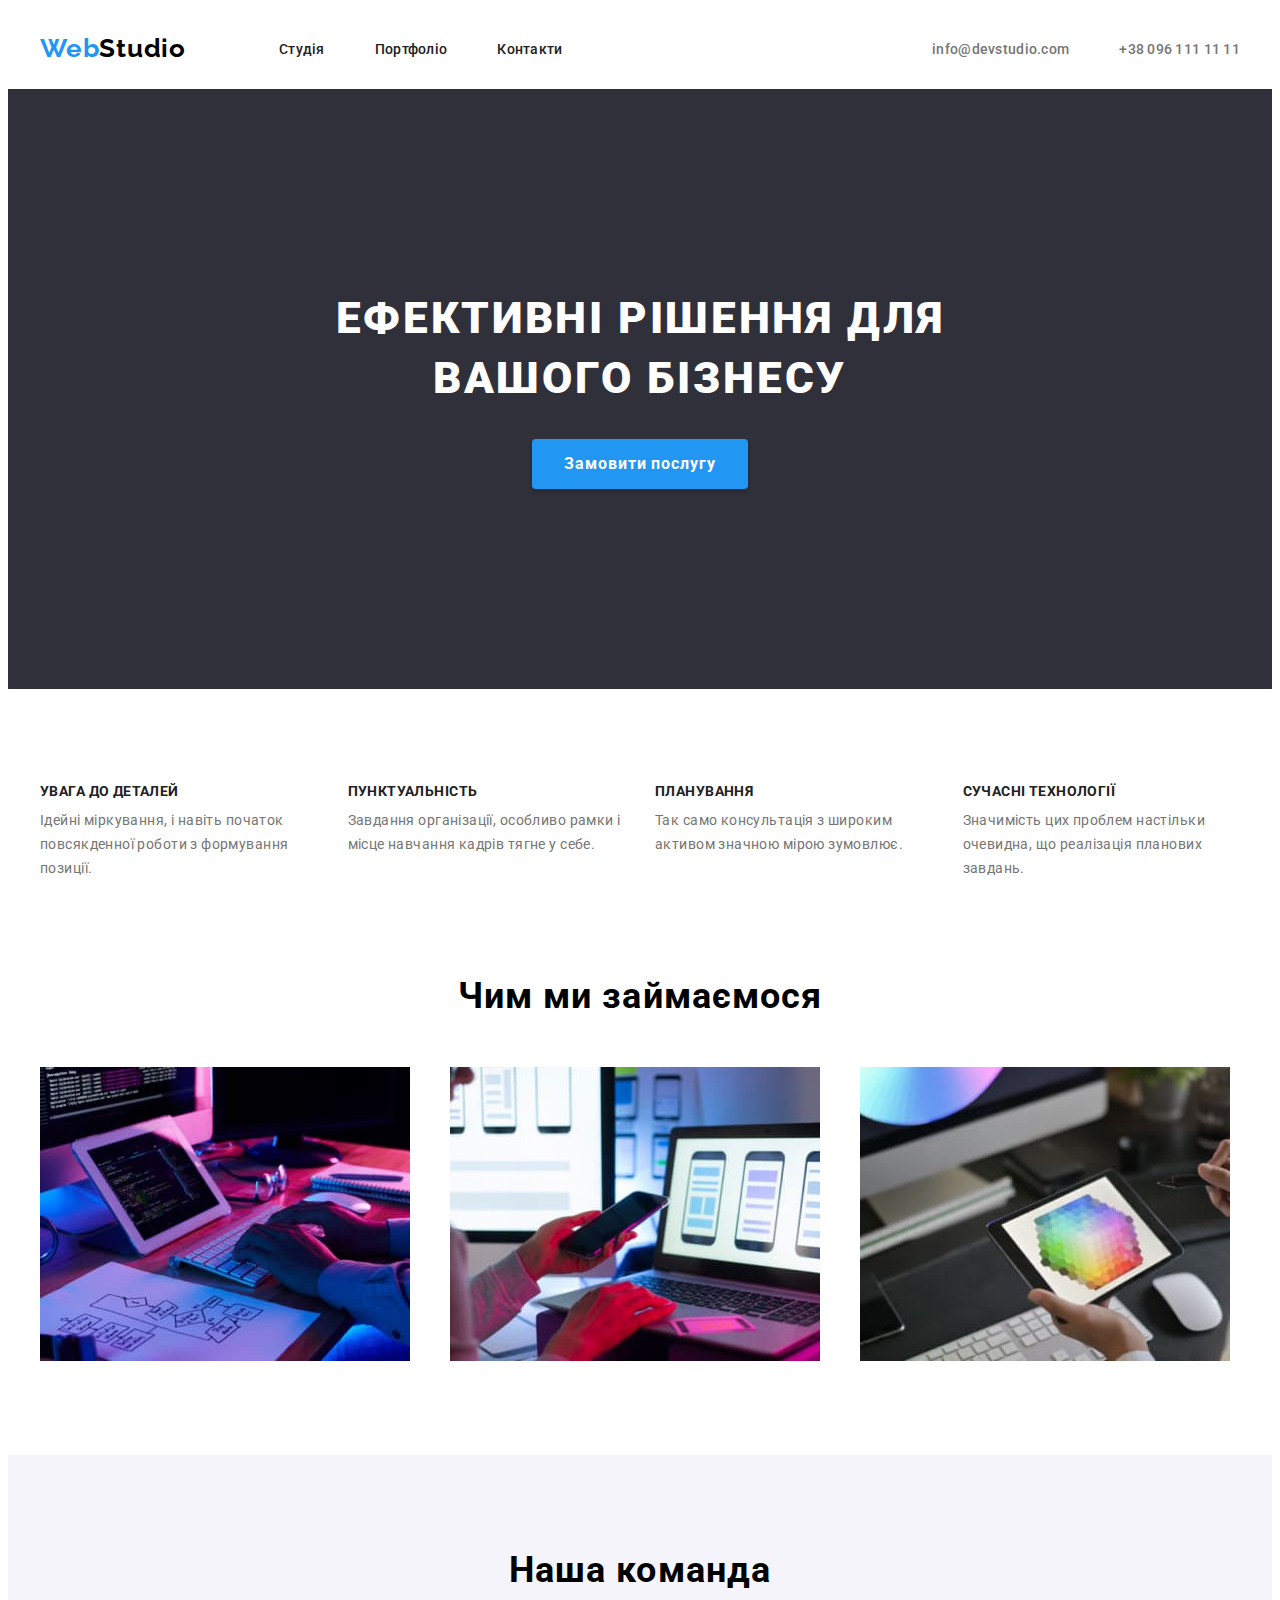
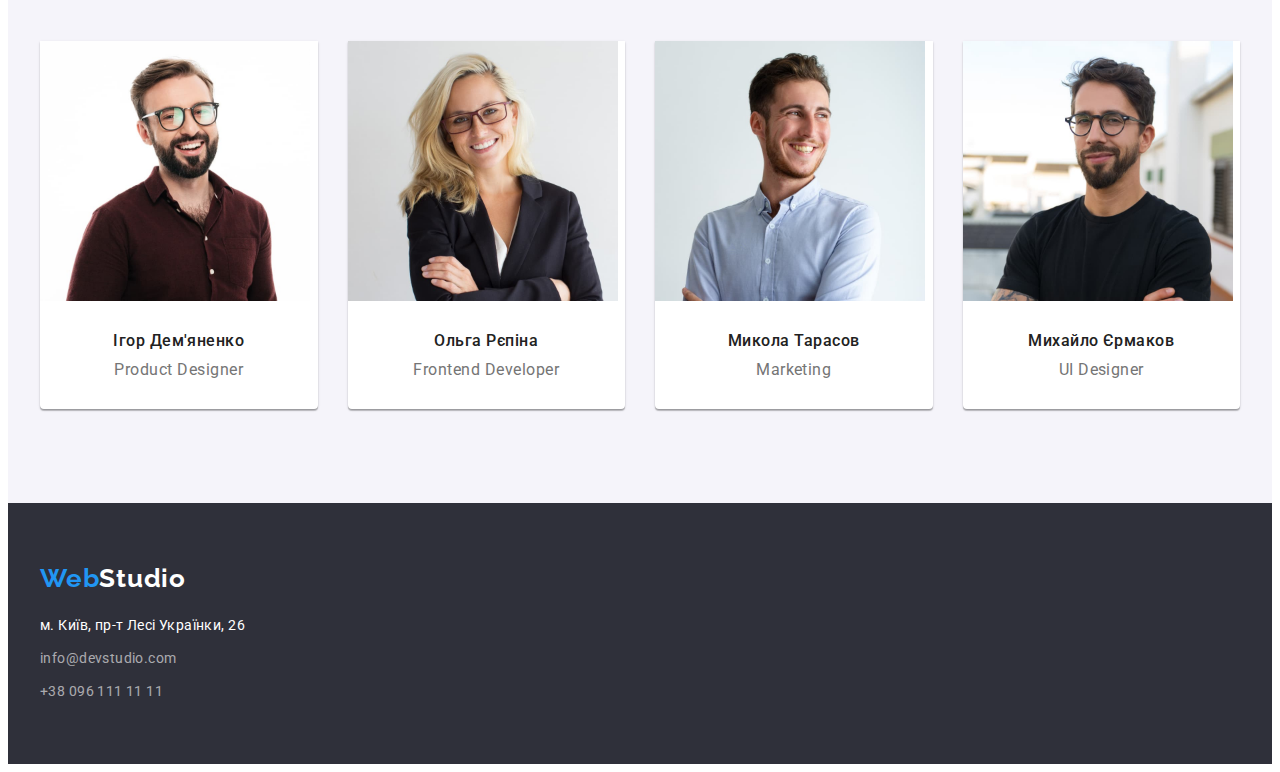
==== index.html @ 25cac585 "done 3 part" ====
<!DOCTYPE html>
<html lang="uk">
  <head>
    <meta charset="UTF-8" />
    <meta name="viewport" content="width=device-width, initial-scale=1.0" />
    <title>Студія</title>
    <link rel="preconnect" href="https://fonts.googleapis.com" />
    <link rel="preconnect" href="https://fonts.gstatic.com" crossorigin />
    <link
      href="https://fonts.googleapis.com/css2?family=Raleway:wght@700&family=Roboto:wght@400;500;700;900&display=swap"
      rel="stylesheet"
    />
    <link
      rel="stylesheet"
      href="https://cdnjs.cloudflare.com/ajax/libs/modern-normalize/2.0.0/modern-normalize.min.css"
      integrity="sha512-4xo8blKMVCiXpTaLzQSLSw3KFOVPWhm/TRtuPVc4WG6kUgjH6J03IBuG7JZPkcWMxJ5huwaBpOpnwYElP/m6wg=="
      crossorigin="anonymous"
      referrerpolicy="no-referrer"
    />
    <link rel="stylesheet" href="./CSS/styles.css" />
  </head>
  <body>
    <header class="header">
      <div class="container header-wrap">
        <a class="logo-link link" id="webstudio" href="#" lang="en"
          ><span class="logo">Web</span>Studio</a
        >
        <nav class="header-nav">
          <ul class="header-list list">
            <li class="header-iteam">
              <a class="header-link link current" href="#">Студія</a>
            </li>
            <li class="header-iteam">
              <a class="header-link link" href="./portfolio.html">Портфоліо</a>
            </li>
            <li class="header-iteam">
              <a class="header-link link" href="#contacts">Контакти</a>
            </li>
          </ul>
        </nav>
        <ul class="header-list-contacts list">
          <li class="header-iteam contacts">
            <a class="header-link link" href="mailto:info@devstudio.com"
              >info@devstudio.com</a
            >
          </li>
          <li class="header-iteam contacts">
            <a class="header-link link" href="tel:+380961111111"
              >+38 096 111 11 11</a
            >
          </li>
        </ul>
      </div>
    </header>
    <main>
      <section class="hero">
        <div class="container">
          <div class="hero-wrap"><h1 class="hero-title">Ефективні рішення для вашого бізнесу</h1></div>
          <button class="hero-button" type="button">Замовити послугу</button>
        </div>
      </section>
      <section class="advantage">
        <div class="container">
          <h2 class="hide">Переваги</h2>
          <ul class="advantage-list list">
            <li class="advantage-iteam">
              <h3 class="advantage-iteam-title">УВАГА ДО ДЕТАЛЕЙ</h3>
              <p class="advantage-iteam-text">
                Ідейні міркування, і навіть початок повсякденної роботи з
                формування позиції.
              </p>
            </li>
            <li class="advantage-iteam">
              <h3 class="advantage-iteam-title">ПУНКТУАЛЬНІСТЬ</h3>
              <p class="advantage-iteam-text">
                Завдання організації, особливо рамки і місце навчання кадрів тягне
                у себе.
              </p>
            </li>
            <li class="advantage-iteam">
              <h3 class="advantage-iteam-title">ПЛАНУВАННЯ</h3>
              <p class="advantage-iteam-text">
                Так само консультація з широким активом значною мірою зумовлює.
              </p>
            </li>
            <li class="advantage-iteam">
              <h3 class="advantage-iteam-title">СУЧАСНІ ТЕХНОЛОГІЇ</h3>
              <p class="advantage-iteam-text">
                Значимість цих проблем настільки очевидна, що реалізація планових
                завдань.
              </p>
            </li>
          </ul>
        </div>
      </section>
      <section class="services">
        <div class="container">
          <h2 class="title">Чим ми займаємося</h2>
          <ul class="services-list list">
            <li class="services-iteam">
              <img
                class="services-img"
                src="./images/new_box1.jpg"
                alt="Людина, яка програмує"
                width="370"
                height="294"
              />
            </li>
            <li class="services-iteam">
              <img
                class="services-img"
                src="./images/new_box2.jpg"
                alt="Дизайнер порівнює макети"
                width="370"
                height="294"
              />
            </li>
            <li class="services-iteam">
              <img
                class="services-img"
                src="./images/new_box3.jpg"
                alt="Пленшет в руках з зобраежням куба"
                width="370"
                height="294"
              />
            </li>
          </ul>
        </div>
      </section>
      <section class="team">
        <div class="container">
          <h2 class="title">Наша команда</h2>
          <ul class="team-list list">
            <li class="team-iteam">
              <img class="team-img"
                src="./images/foto_Igor_new.jpg"
                alt="Фото Ігоря Дем'яненко"
                width="270"
                height="260"
              />
              <h3 class="team-title">Ігор Дем'яненко</h3>
              <p class="team-text" lang="en">Product Designer</p>
            </li>
            <li class="team-iteam">
              <img class="team-img"
                src="./images/foto_Olga_new.jpg"
                alt="Фото Ольги Рєпіної"
                width="270"
                height="260"
              />
              <h3 class="team-title">Ольга Рєпіна</h3>
              <p class="team-text" lang="en">Frontend Developer</p>
            </li>
            <li class="team-iteam">
              <img class="team-img"
                src="./images/foto_Mykola_new.jpg"
                alt="Фото Миколи Тарасова"
                width="270"
                height="260"
              />
              <h3 class="team-title">Микола Тарасов</h3>
              <p class="team-text" lang="en">Marketing</p>
            </li>
            <li class="team-iteam">
              <img class="team-img"
                src="./images/foto_Myhailo_new.jpg"
                alt="Фото Михайла Єрмакова"
                width="270"
                height="260"
              />
              <h3 class="team-title">Михайло Єрмаков</h3>
              <p class="team-text" lang="en">UI Designer</p>
            </li>
          </ul>
        </div>
      </section>
    </main>
    <footer class="footer">
      <div class="container">
        <a class="logo-link link footer-logo" href="#webstudio" lang="en"
          ><span class="logo">Web</span>Studio</a
        >
        <address class="footer-address" id="contacts">
          <ul class="footer-list list">
            <li class="footer-iteam">
              <a
                class="footer-link link footer-address"
                href="https://www.bing.com/maps?osid=c63089d1-bdf8-47fa-8909-ece39b428c00&cp=50.42718~30.53534&lvl=17&pi=0&v=2&sV=2&form=S00027"
              >
                м. Київ, пр-т Лесі Українки, 26
              </a>
            </li>
            <li class="footer-iteam">
              <a class="footer-link link" href="mailto:info@devstudio.com"
                >info@devstudio.com</a
              >
            </li>
            <li class="footer-iteam">
              <a class="footer-link link" href="tel:+380961111111"
                >+38 096 111 11 11</a
              >
            </li>
          </ul>
        </address>
      </div>
    </footer>
  </body>
</html>
---- CSS/styles.css ----
:root {
  --main-color: #2196f3;
  --first-titel-color: #212121;
  --hero-titel-color: #ffffff;
  --first-text-color: #757575;
  --footer-background-color: #2f303a;
  --team-background-color: #f5f4fa;
  --black-color: #000000;
  --background-color-btn: #188ce8;
}

body {
  font-family: "Roboto", sans-serif;
  justify-content: center;
}
h1,
h2,
h3,
h4,
h5,
h6,
p {
  margin: 0;
}
ul{
  margin: 0;
  padding: 0;
}

address{
  font-style: normal;
}

.container{
  width: 1200px;
  padding-left: 15px;
  padding-right: 15px;
  margin: 0 auto;
}

.current {
  color: var(--main-color);
}

.hide {
  font-size: 0;
}

.link {
  text-decoration: none;
}
.list {
  list-style: none;
}

.header {
}

.header-wrap{
  display: flex;
  align-items: center;
}

.logo-link {
  font-family: 'Raleway';
  font-weight: 700;
  font-size: 26px;
  line-height: 1.1923;
  letter-spacing: 0.03em;
  color: var(--black-color);
  padding-top: 25px;
  padding-bottom: 25px;
}
.logo {
  color: var(--main-color);
  
}
.header-nav {
}

.header-list {
  display: flex;
  gap: 50px;
  margin-left: 93px;
}

.header-list-contacts{
  display: flex;
  gap: 50px;
  margin-left: auto;
}



.header-iteam {
}
.header-link {
  font-weight: 500;
  font-size: 14px;
  line-height: 1.1428;
  letter-spacing: 0.02em;
  color: var(--first-titel-color);
}



.header-link:hover,
.header-link:focus {
  color: var(--main-color);
}

.contacts > a {
  color: var(--first-text-color);
}

.hero {
  background-color: var(--footer-background-color);
  padding: 200px 0;
  text-align: center;
}

.hero-wrap{
  display: flex;
  justify-content: center;
  margin-bottom: 30px;
}


.hero-title {
  max-width: 696px;
  font-weight: 900;
  font-size: 44px;
  line-height: 1.3636;
  letter-spacing: 0.06em;

  text-align: center;
  text-transform: uppercase;

  color: var(--hero-titel-color);
}
.hero-button {
  font-family: "Roboto", sans-serif;
  font-size: 16px;
  font-weight: 700;
  line-height: 1.875;
  letter-spacing: 0.06em;

  color: var(--hero-titel-color);

  cursor: pointer;
  text-align: center;

  border: none;
  border-radius: 4px;
  background: var(--main-color);
  box-shadow: 0px 4px 4px 0px rgba(0, 0, 0, 0.15);

  padding: 10px 32px;
}

.hero-button:hover,
.hero-button:focus {
  background-color: var(--background-color-btn);
}

.advantage {
  padding: 94px 0;
}

.advantage-list {
  display: flex;
  justify-content: center;
  gap: 30px;
}
.advantage-iteam {
  width: 100%;
}
.advantage-iteam-title {
  font-size: 14px;
  font-weight: 700;
  line-height: 1.1428;
  letter-spacing: 0.03em;
  text-transform: uppercase;
  color: var(--first-titel-color);

  margin-bottom: 10px;
}
.advantage-iteam-text {
  font-size: 14px;
  line-height: 1.7142;
  letter-spacing: 0.03em;
  color: var(--first-text-color);
}

.services {
  padding-bottom: 94px;
}
.title {
  text-align: center;
  font-size: 36px;
  font-weight: 700;
  line-height: 1.1666;
  letter-spacing: 0.03em;

  margin-bottom: 50px;
}
.services-list {
  display: flex;
  gap: 30px;
  justify-content: center;
}
.services-iteam {
  flex-basis: calc((100% - 60px) / 3);
}
.services-img {
  display: block;
  max-width: 100%;
}

.team {
  background-color: var(--team-background-color);
  padding: 94px 0;
}
.team-list {
  display: flex;
  gap: 30px;
}

.team-iteam {
  border-radius: 0px 0px 4px 4px;
  background: var(--hero-titel-color);
  box-shadow: 0px 2px 1px 0px rgba(0, 0, 0, 0.2),
    0px 1px 1px 0px rgba(0, 0, 0, 0.14), 0px 1px 3px 0px rgba(0, 0, 0, 0.12);
  flex-basis: calc((100% - 90px) / 4);
}

.team-img{
  display: block;
  max-width: 100%;
  margin-bottom: 30px;
}

.team-title {
  font-size: 16px;
  font-weight: 500;
  line-height: 1.1875;
  letter-spacing: 0.03em;
  text-align: center;
  color: var(--first-titel-color);
  margin-bottom: 10px;
}
.team-text {
  font-size: 16px;
  line-height: 1.1875;
  letter-spacing: 0.03em;
  text-align: center;
  color: var(--first-text-color);
  margin-bottom: 30px;
}

.footer {
  background-color: var(--footer-background-color);
  padding: 60px 0;
}

footer  .logo-link{
  
}
.footer-logo{
  color: var(--hero-titel-color);
  padding-top: 0;
  padding-bottom: 0;
}


.footer-list {
}

.footer-iteam:not(:last-child) {
  margin-bottom: 9px;
}
.footer-link {
  font-size: 14px;
  line-height: 1.7142;
  letter-spacing: 0.03em;
  color: rgba(255, 255, 255, 0.6);
}

.footer-address {
  margin-top: 20px;
  color: var(--hero-titel-color);
}

.footer-link:hover,
.footer-link:focus {
  color: var(--main-color);
}
/* Portfolio */

.portfolio {
}

.portfolio-list {
}

.portfolio-iteam-button {
}

.portfolio-button {
  font-family: "Roboto", sans-serif;
  font-size: 16px;
  font-weight: 500;
  line-height: 1.625;
  letter-spacing: 0.03em;
  color: var(--first-titel-color);
  background-color: var(--team-background-color);
  border: none;
  cursor: pointer;
  border-radius: 4px;

  text-align: center;
}

.portfolio-button:hover,
.portfolio-button:focus {
  color: var(--hero-titel-color);
  background: var(--main-color);
  box-shadow: 0px 2px 2px 0px rgba(0, 0, 0, 0.12),
    0px 1px 2px 0px rgba(0, 0, 0, 0.08), 0px 3px 1px 0px rgba(0, 0, 0, 0.1);
}

.portfolio-iteam {
}

.portfolio-titel {
  font-size: 18px;
  line-height: 2;
  letter-spacing: 0.06em;
  color: var(--first-titel-color);
}

.portfolio-text {
  font-size: 16px;
  line-height: 1.875;
  letter-spacing: 0.03em;
  color: var(--first-text-color);
}
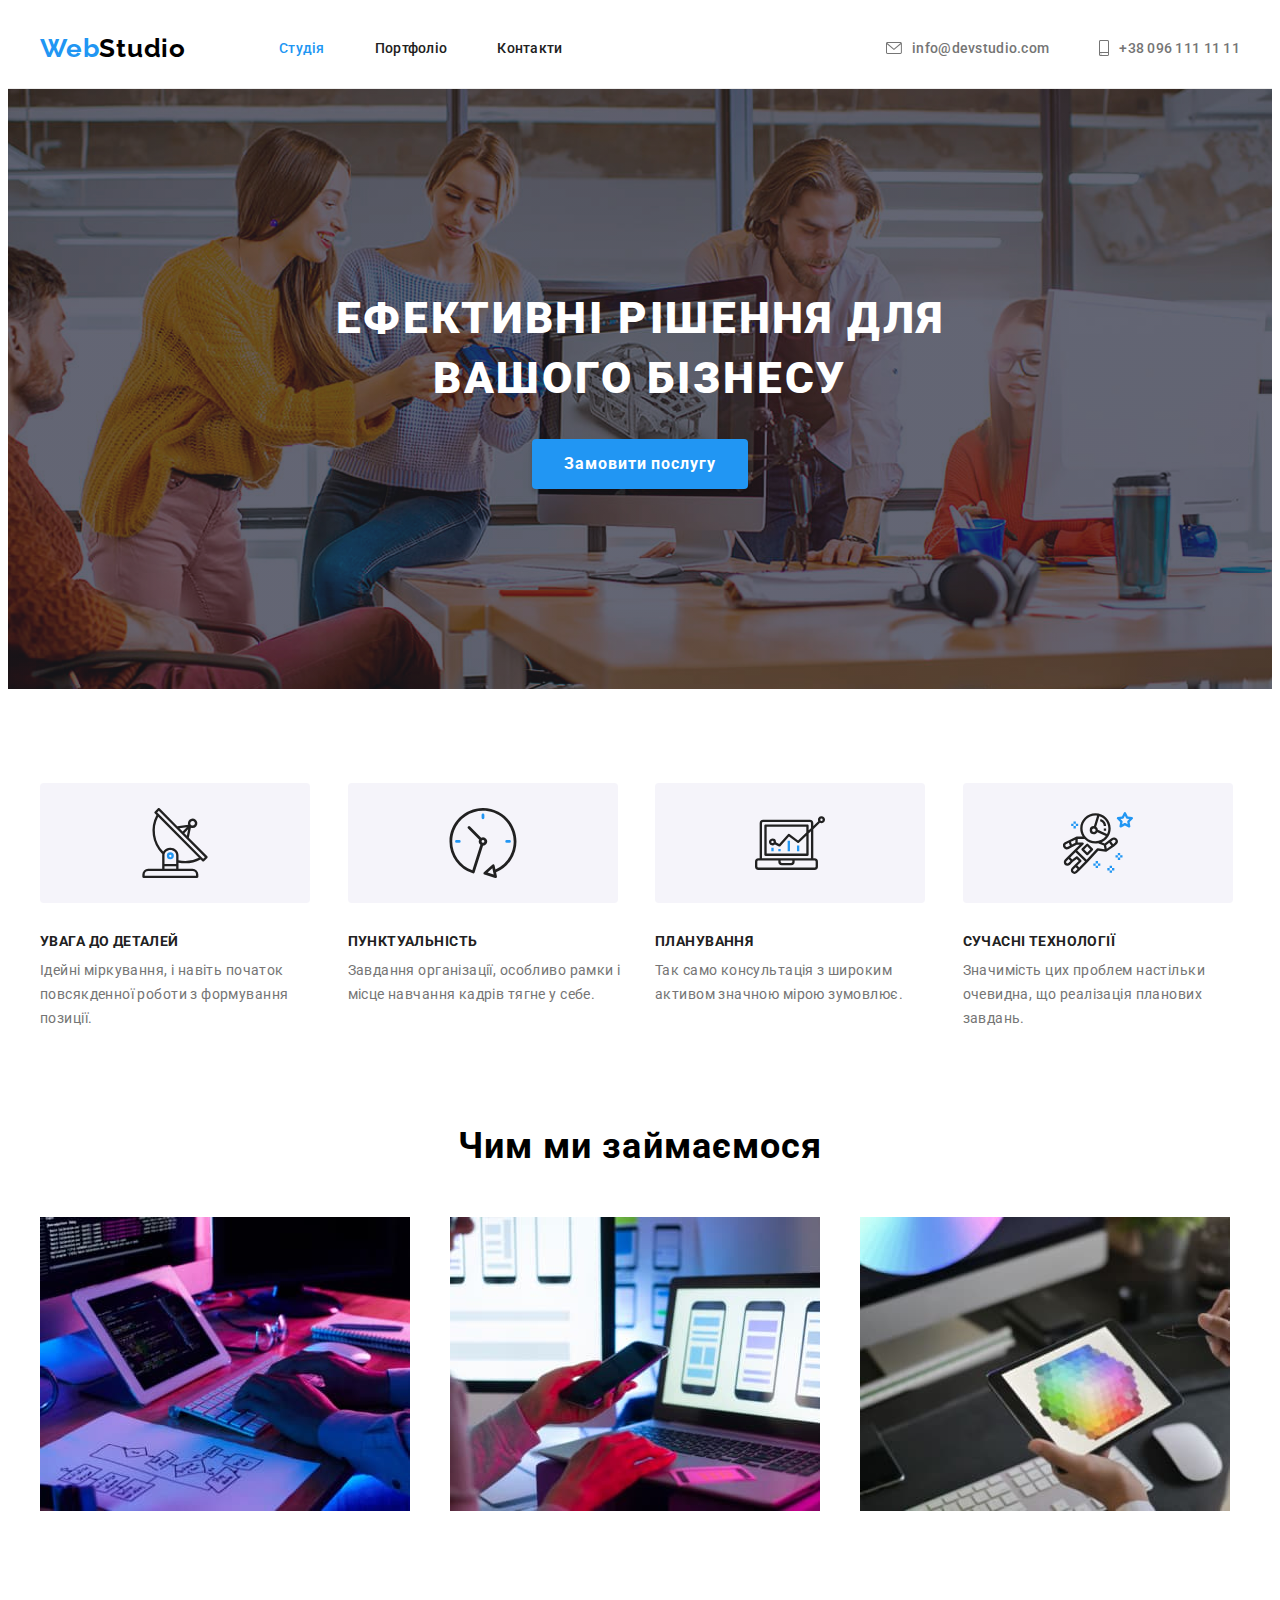
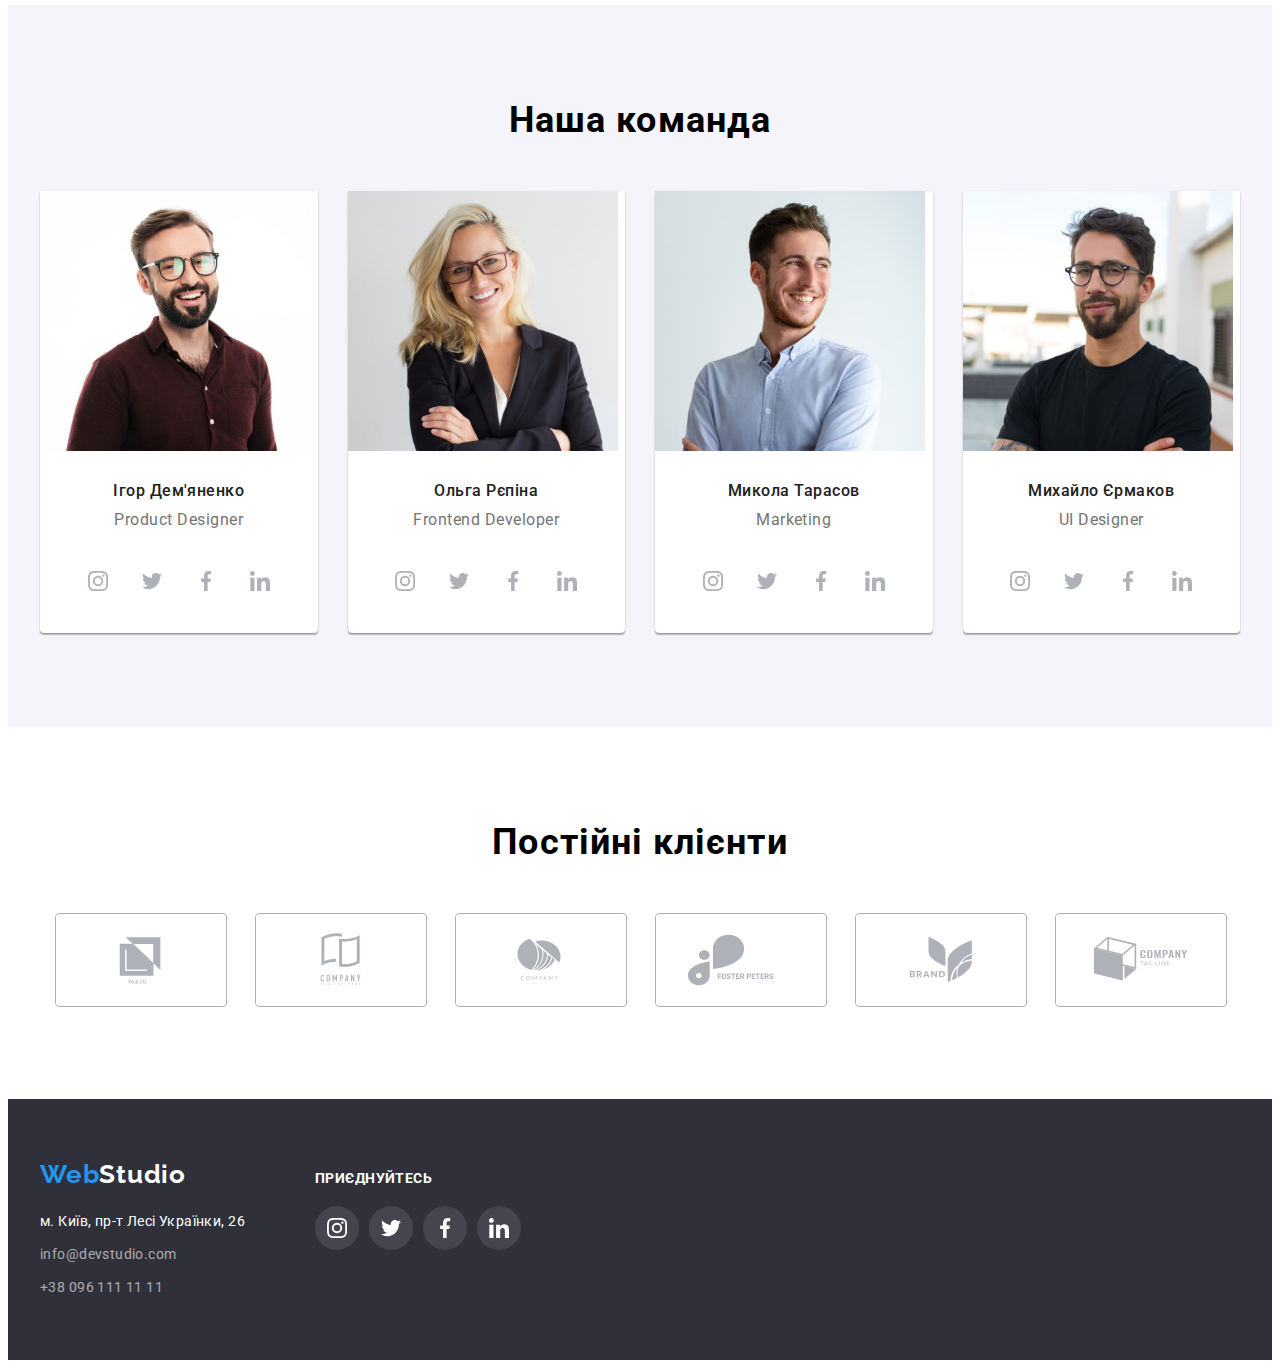
==== commit 7294f294: "done 4" ====
--- a/index.html
+++ b/index.html
@@ -41,13 +41,20 @@
         <ul class="header-list-contacts list">
           <li class="header-iteam contacts">
             <a class="header-link link" href="mailto:info@devstudio.com"
-              >info@devstudio.com</a
-            >
+              ><svg class="header-contacts-icon" width="16" height="12">
+                <use href="./images/icons.svg#icon-mail_icon"></use>
+              </svg>
+              info@devstudio.com
+            </a>
           </li>
           <li class="header-iteam contacts">
             <a class="header-link link" href="tel:+380961111111"
-              >+38 096 111 11 11</a
-            >
+              > 
+              <svg class="header-contacts-icon" width="10" height="16">
+                <use href="./images/icons.svg#icon-smartphone"></use>
+              </svg>
+              +38 096 111 11 11
+            </a>
           </li>
         </ul>
       </div>
@@ -138,8 +145,32 @@
                 width="270"
                 height="260"
               />
-              <h3 class="team-title">Ігор Дем'яненко</h3>
-              <p class="team-text" lang="en">Product Designer</p>
+              <div class="team-wraper">
+                <h3 class="team-title">Ігор Дем'яненко</h3>
+                <p class="team-text" lang="en">Product Designer</p>
+                <ul class="team-soc-list list">
+                  <li class="team-soc-iteam"><a class="team-soc-link" href="#">
+                    <svg class="team-soc-icon" width="20" height="20">
+                      <use href="./images/icons.svg#icon-instagram"></use>
+                    </svg>
+                  </a></li>
+                  <li class="team-soc-iteam"><a class="team-soc-link" href="#">
+                    <svg class="team-soc-icon" width="20" height="20">
+                      <use href="./images/icons.svg#icon-twitter"></use>
+                    </svg>
+                  </a></li>
+                  <li class="team-soc-iteam"><a class="team-soc-link" href="#">
+                    <svg class="team-soc-icon" width="20" height="20">
+                      <use href="./images/icons.svg#icon-facebook"></use>
+                    </svg>
+                  </a></li>
+                  <li class="team-soc-iteam"><a class="team-soc-link" href="#">
+                    <svg class="team-soc-icon" width="20" height="20">
+                      <use href="./images/icons.svg#icon-linkedin"></use>
+                    </svg>
+                  </a></li>
+                </ul>
+              </div>
             </li>
             <li class="team-iteam">
               <img class="team-img"
@@ -148,8 +179,32 @@
                 width="270"
                 height="260"
               />
-              <h3 class="team-title">Ольга Рєпіна</h3>
-              <p class="team-text" lang="en">Frontend Developer</p>
+              <div class="team-wraper">
+                <h3 class="team-title">Ольга Рєпіна</h3>
+                <p class="team-text" lang="en">Frontend Developer</p>
+                <ul class="team-soc-list list">
+                  <li class="team-soc-iteam"><a class="team-soc-link" href="#">
+                    <svg class="team-soc-icon" width="20" height="20">
+                      <use href="./images/icons.svg#icon-instagram"></use>
+                    </svg>
+                  </a></li>
+                  <li class="team-soc-iteam"><a class="team-soc-link" href="#">
+                    <svg class="team-soc-icon" width="20" height="20">
+                      <use href="./images/icons.svg#icon-twitter"></use>
+                    </svg>
+                  </a></li>
+                  <li class="team-soc-iteam"><a class="team-soc-link" href="#">
+                    <svg class="team-soc-icon" width="20" height="20">
+                      <use href="./images/icons.svg#icon-facebook"></use>
+                    </svg>
+                  </a></li>
+                  <li class="team-soc-iteam"><a class="team-soc-link" href="#">
+                    <svg class="team-soc-icon" width="20" height="20">
+                      <use href="./images/icons.svg#icon-linkedin"></use>
+                    </svg>
+                  </a></li>
+                </ul>
+              </div>
             </li>
             <li class="team-iteam">
               <img class="team-img"
@@ -158,8 +213,32 @@
                 width="270"
                 height="260"
               />
-              <h3 class="team-title">Микола Тарасов</h3>
-              <p class="team-text" lang="en">Marketing</p>
+              <div class="team-wraper">
+                <h3 class="team-title">Микола Тарасов</h3>
+                <p class="team-text" lang="en">Marketing</p>
+                <ul class="team-soc-list list">
+                  <li class="team-soc-iteam"><a class="team-soc-link" href="#">
+                    <svg class="team-soc-icon" width="20" height="20">
+                      <use href="./images/icons.svg#icon-instagram"></use>
+                    </svg>
+                  </a></li>
+                  <li class="team-soc-iteam"><a class="team-soc-link" href="#">
+                    <svg class="team-soc-icon" width="20" height="20">
+                      <use href="./images/icons.svg#icon-twitter"></use>
+                    </svg>
+                  </a></li>
+                  <li class="team-soc-iteam"><a class="team-soc-link" href="#">
+                    <svg class="team-soc-icon" width="20" height="20">
+                      <use href="./images/icons.svg#icon-facebook"></use>
+                    </svg>
+                  </a></li>
+                  <li class="team-soc-iteam"><a class="team-soc-link" href="#">
+                    <svg class="team-soc-icon" width="20" height="20">
+                      <use href="./images/icons.svg#icon-linkedin"></use>
+                    </svg>
+                  </a></li>
+                </ul>
+              </div>
             </li>
             <li class="team-iteam">
               <img class="team-img"
@@ -168,40 +247,128 @@
                 width="270"
                 height="260"
               />
-              <h3 class="team-title">Михайло Єрмаков</h3>
-              <p class="team-text" lang="en">UI Designer</p>
-            </li>
+              <div class="team-wraper">
+                <h3 class="team-title">Михайло Єрмаков</h3>
+                <p class="team-text" lang="en">UI Designer</p>
+                <ul class="team-soc-list list">
+                  <li class="team-soc-iteam"><a class="team-soc-link" href="#">
+                    <svg class="team-soc-icon" width="20" height="20">
+                      <use href="./images/icons.svg#icon-instagram"></use>
+                    </svg>
+                  </a></li>
+                  <li class="team-soc-iteam"><a class="team-soc-link" href="#">
+                    <svg class="team-soc-icon" width="20" height="20">
+                      <use href="./images/icons.svg#icon-twitter"></use>
+                    </svg>
+                  </a></li>
+                  <li class="team-soc-iteam"><a class="team-soc-link" href="#">
+                    <svg class="team-soc-icon" width="20" height="20">
+                      <use href="./images/icons.svg#icon-facebook"></use>
+                    </svg>
+                  </a></li>
+                  <li class="team-soc-iteam"><a class="team-soc-link" href="#">
+                    <svg class="team-soc-icon" width="20" height="20">
+                      <use href="./images/icons.svg#icon-linkedin"></use>
+                    </svg>
+                  </a></li>
+                </ul>
+              </div>
+            </li>
+          </ul>
+        </div>
+      </section>
+      <section class="clients">
+        <div class="container">
+          <h2 class="title">Постійні клієнти</h2>
+          <ul class="clients-list list">
+            <li class="clients-iteam"><a href="#" class="clients-link">
+              <svg class="clients-icon" width="106" height="60">
+                <use href="./images/icons.svg#icon-Logo_1"></use>
+              </svg>
+            </a></li>
+            <li class="clients-iteam"><a href="#" class="clients-link">
+              <svg class="clients-icon" width="106" height="60">
+                <use href="./images/icons.svg#icon-Logo_2"></use>
+              </svg>
+            </a></li>
+            <li class="clients-iteam"><a href="#" class="clients-link">
+              <svg class="clients-icon" width="106" height="60">
+                <use href="./images/icons.svg#icon-Logo_3"></use>
+              </svg>
+            </a></li>
+            <li class="clients-iteam"><a href="#" class="clients-link">
+              <svg class="clients-icon" width="106" height="60">
+                <use href="./images/icons.svg#icon-Logo_4"></use>
+              </svg>
+            </a></li>
+            <li class="clients-iteam"><a href="#" class="clients-link">
+              <svg class="clients-icon" width="106" height="60">
+                <use href="./images/icons.svg#icon-Logo_5"></use>
+              </svg>
+            </a></li>
+            <li class="clients-iteam"><a href="#" class="clients-link">
+              <svg class="clients-icon" width="106" height="60">
+                <use href="./images/icons.svg#icon-Logo_6"></use>
+              </svg>
+            </a></li>
           </ul>
         </div>
       </section>
     </main>
     <footer class="footer">
-      <div class="container">
-        <a class="logo-link link footer-logo" href="#webstudio" lang="en"
-          ><span class="logo">Web</span>Studio</a
-        >
-        <address class="footer-address" id="contacts">
-          <ul class="footer-list list">
-            <li class="footer-iteam">
-              <a
-                class="footer-link link footer-address"
-                href="https://www.bing.com/maps?osid=c63089d1-bdf8-47fa-8909-ece39b428c00&cp=50.42718~30.53534&lvl=17&pi=0&v=2&sV=2&form=S00027"
-              >
-                м. Київ, пр-т Лесі Українки, 26
-              </a>
-            </li>
-            <li class="footer-iteam">
-              <a class="footer-link link" href="mailto:info@devstudio.com"
-                >info@devstudio.com</a
-              >
-            </li>
-            <li class="footer-iteam">
-              <a class="footer-link link" href="tel:+380961111111"
-                >+38 096 111 11 11</a
-              >
-            </li>
-          </ul>
-        </address>
+      <div class="container footer-wrap">
+        <div>
+          <a class="logo-link link footer-logo" href="#webstudio" lang="en"
+            ><span class="logo">Web</span>Studio</a
+          >
+          <address class="footer-address" id="contacts">
+            <ul class="footer-list list">
+              <li class="footer-iteam">
+                <a
+                  class="footer-link link footer-address"
+                  href="https://www.bing.com/maps?osid=c63089d1-bdf8-47fa-8909-ece39b428c00&cp=50.42718~30.53534&lvl=17&pi=0&v=2&sV=2&form=S00027"
+                >
+                  м. Київ, пр-т Лесі Українки, 26
+                </a>
+              </li>
+              <li class="footer-iteam">
+                <a class="footer-link link" href="mailto:info@devstudio.com"
+                  >info@devstudio.com</a
+                >
+              </li>
+              <li class="footer-iteam">
+                <a class="footer-link link" href="tel:+380961111111"
+                  >+38 096 111 11 11</a
+                >
+              </li>
+            </ul>
+          </address>
+        </div>
+        <div class="footer-soc">
+          <p class="footer-soc-text">приєднуйтесь</p>
+          <ul class="footer-soc-list list">
+            <li class="footer-soc-iteam"><a class="footer-soc-link" href="#">
+              <svg class="footer-soc-icon" width="20" height="20">
+                <use href="./images/icons.svg#icon-instagram"></use>
+              </svg>
+            </a></li>
+            <li class="footer-soc-iteam"><a class="footer-soc-link" href="#">
+              <svg class="footer-soc-icon" width="20" height="20">
+                <use href="./images/icons.svg#icon-twitter"></use>
+              </svg>
+            </a></li>
+            <li class="footer-soc-iteam"><a class="footer-soc-link" href="#">
+              <svg class="footer-soc-icon" width="20" height="20">
+                <use href="./images/icons.svg#icon-facebook"></use>
+              </svg>
+            </a></li>
+            <li class="footer-soc-iteam"><a class="footer-soc-link" href="#">
+              <svg class="footer-soc-icon" width="20" height="20">
+                <use href="./images/icons.svg#icon-linkedin"></use>
+              </svg>
+            </a>
+          </li>
+        </div>
       </div>
     </footer>
   </body>
--- a/CSS/styles.css
+++ b/CSS/styles.css
@@ -7,6 +7,8 @@
   --team-background-color: #f5f4fa;
   --black-color: #000000;
   --background-color-btn: #188ce8;
+  --border-color: #ECECEC; 
+  --icon-color: #AFB1B8;
 }
 
 body {
@@ -38,7 +40,7 @@
   margin: 0 auto;
 }
 
-.current {
+a.current {
   color: var(--main-color);
 }
 
@@ -54,6 +56,7 @@
 }
 
 .header {
+  border-bottom: 1px solid var(--border-color);
 }
 
 .header-wrap{
@@ -68,12 +71,16 @@
   line-height: 1.1923;
   letter-spacing: 0.03em;
   color: var(--black-color);
-  padding-top: 25px;
-  padding-bottom: 25px;
-}
+  display: block;
+  
+}
+
+.header-wrap > a{
+  padding: 24px 0;
+}
+
 .logo {
   color: var(--main-color);
-  
 }
 .header-nav {
 }
@@ -100,6 +107,10 @@
   line-height: 1.1428;
   letter-spacing: 0.02em;
   color: var(--first-titel-color);
+  display: flex;
+  align-items: center;
+  gap: 10px;
+  padding: 32px 0;
 }
 
 
@@ -109,15 +120,28 @@
   color: var(--main-color);
 }
 
+
+
 .contacts > a {
   color: var(--first-text-color);
 }
 
+
+.header-contacts-icon{
+  fill: currentColor;
+}
+
 .hero {
-  background-color: var(--footer-background-color);
+  max-width: 1600px;
+  background: linear-gradient(rgba(47, 48, 58, 0.40), rgba(47, 48, 58, 0.40)), url(../images/background_foto.png);
+  background-repeat: no-repeat;
+  background-position: center;
+  background-size: cover;
   padding: 200px 0;
   text-align: center;
-}
+  margin: 0 auto;
+}
+
 
 .hero-wrap{
   display: flex;
@@ -137,6 +161,8 @@
   text-transform: uppercase;
 
   color: var(--hero-titel-color);
+  display: block;
+
 }
 .hero-button {
   font-family: "Roboto", sans-serif;
@@ -172,9 +198,68 @@
   justify-content: center;
   gap: 30px;
 }
+
 .advantage-iteam {
-  width: 100%;
-}
+  flex-basis: calc((100% - 90px) / 4);
+
+}
+
+.advantage-iteam:first-child::before{
+  content: '';
+  width: 270px;
+  height: 120px;
+  border-radius: 4px;
+  background-color: var(--team-background-color);
+  display: flex;
+  margin-bottom: 30px;
+  background-image: url(../images/antenna.svg);
+  background-repeat: no-repeat;
+  background-position: center;
+  background-size: 70px 70px;
+}
+
+.advantage-iteam:nth-child(2)::before{
+  content: '';
+  width: 270px;
+  height: 120px;
+  border-radius: 4px;
+  background-color: var(--team-background-color);
+  display: flex;
+  margin-bottom: 30px;
+  background-image: url(../images/clock.svg);
+  background-repeat: no-repeat;
+  background-position: center;
+  background-size: 70px 70px;
+}
+
+.advantage-iteam:nth-child(3)::before{
+  content: '';
+  width: 270px;
+  height: 120px;
+  border-radius: 4px;
+  background-color: var(--team-background-color);
+  display: flex;
+  margin-bottom: 30px;
+  background-image: url(../images/diagram.svg);
+  background-repeat: no-repeat;
+  background-position: center;
+  background-size: 70px 70px;
+}
+
+.advantage-iteam:last-child::before{
+  content: '';
+  width: 270px;
+  height: 120px;
+  border-radius: 4px;
+  background-color: var(--team-background-color);
+  display: flex;
+  margin-bottom: 30px;
+  background-image: url(../images/astronaut.svg);
+  background-repeat: no-repeat;
+  background-position: center;
+  background-size: 70px 70px;
+}
+
 .advantage-iteam-title {
   font-size: 14px;
   font-weight: 700;
@@ -237,7 +322,10 @@
 .team-img{
   display: block;
   max-width: 100%;
-  margin-bottom: 30px;
+}
+
+.team-wraper{
+  padding: 30px 0;
 }
 
 .team-title {
@@ -258,18 +346,93 @@
   margin-bottom: 30px;
 }
 
+.team-soc-list {
+  display: flex;
+  gap: 10px;
+  justify-content: center;
+}
+.team-soc-iteam {
+  width: 44px;
+  height: 44px;
+}
+.team-soc-link {
+  width: 100%;
+  height: 100%;
+  border-radius: 50%;
+  display: flex;
+  justify-content: center;
+  align-items: center;
+  color: var(--icon-color);
+}
+
+.team-soc-link:hover,
+.team-soc-link:focus{
+  background-color: var(--main-color);
+}
+
+.team-soc-link:hover > .team-soc-icon, .team-soc-link:focus > .team-soc-icon{
+  fill: var(--hero-titel-color);
+}
+
+.team-soc-icon{
+  fill: currentColor;
+}
+
+.clients{
+  padding: 94px 0;
+}
+
+.clients-list {
+  display: flex;
+  gap: 30px;
+  justify-content: center;
+}
+.clients-iteam {
+  width: 170px;
+  height: 92px;
+}
+.clients-link {
+  width: 100%;
+  height: 100%;
+  border-radius: 4px;
+  border: 1px solid var(--icon-color);
+  display: flex;
+  justify-content: center;
+  align-items: center;
+  color: var(--icon-color);
+}
+
+.clients-link:hover,
+.clients-link:focus{
+  border-color: var(--main-color);
+}
+
+.clients-link:hover > .clients-icon, .clients-link:focus > .clients-icon{
+  fill: var(--main-color);
+}
+
+.clients-icon {
+  fill: currentColor;
+}
+
 .footer {
   background-color: var(--footer-background-color);
   padding: 60px 0;
 }
 
+.footer-wrap{
+  display: flex;
+  gap: 70px;
+  align-items: baseline;
+}
+
 footer  .logo-link{
   
 }
 .footer-logo{
   color: var(--hero-titel-color);
-  padding-top: 0;
-  padding-bottom: 0;
+  display: block;
+  margin-bottom: 20px;
 }
 
 
@@ -287,7 +450,7 @@
 }
 
 .footer-address {
-  margin-top: 20px;
+  
   color: var(--hero-titel-color);
 }
 
@@ -295,12 +458,63 @@
 .footer-link:focus {
   color: var(--main-color);
 }
+
+
+.footer-soc {
+}
+.footer-soc-text {
+  font-size: 14px;
+  font-weight: 700;
+  line-height: 1.1428;
+  letter-spacing: 0.03em;
+  text-align: left;
+  text-transform: uppercase;
+  color: var(--hero-titel-color);
+  margin-bottom: 20px;
+}
+.footer-soc-list {
+  display: flex;
+  gap: 10px;
+}
+
+.footer-soc-iteam {
+  width: 44px;
+  height: 44px;
+}
+.footer-soc-link {
+  width: 100%;
+  height: 100%;
+  border-radius: 50%;
+  background-color: rgba(255, 255, 255, 0.10);
+  color: var(--hero-titel-color);
+  display: flex;
+  justify-content: center;
+  align-items: center;
+}
+.footer-soc-icon {
+  fill: currentColor;
+}
+
+.footer-soc-link:hover,
+.footer-soc-link:focus{
+  background-color: var(--main-color);
+}
+
+.footer-soc-link:hover > .footer-soc-icon, .footer-soc-link:focus > .footer-soc-icon{
+  fill: var(--hero-titel-color);
+}
+
 /* Portfolio */
 
 .portfolio {
-}
-
-.portfolio-list {
+  padding: 94px 0;
+}
+
+.portfolio-list-button {
+  display: flex;
+  gap: 8px;
+  justify-content: center;
+  margin-bottom: 56px;
 }
 
 .portfolio-iteam-button {
@@ -319,6 +533,7 @@
   border-radius: 4px;
 
   text-align: center;
+  padding: 6px 22px;
 }
 
 .portfolio-button:hover,
@@ -329,7 +544,38 @@
     0px 1px 2px 0px rgba(0, 0, 0, 0.08), 0px 3px 1px 0px rgba(0, 0, 0, 0.1);
 }
 
+.portfolio-list{
+  flex-wrap: wrap;
+  display: flex;
+  gap: 30px;
+  justify-content: center;
+}
+
 .portfolio-iteam {
+  flex-basis: calc((100% - 60px) / 3);
+}
+
+.portfolio-link{
+  display: block;
+  text-decoration: none;
+}
+
+.portfolio-link:hover,
+.portfolio-link:focus{
+  box-shadow: 1px 4px 6px 0px rgba(0, 0, 0, 0.16), 0px 4px 4px 0px rgba(0, 0, 0, 0.06), 0px 1px 1px 0px rgba(0, 0, 0, 0.12)
+}
+
+.portfolio-img{
+  /* display: block; */
+  max-width: 100%;
+}
+
+.portfolio-wraper-image{
+  border-bottom: 1px solid var(--border-color);
+  border-left: 1px solid var(--border-color);
+  border-right: 1px solid var(--border-color);
+  padding: 20px 24px;
+  border-top: 0;
 }
 
 .portfolio-titel {
@@ -337,6 +583,7 @@
   line-height: 2;
   letter-spacing: 0.06em;
   color: var(--first-titel-color);
+  margin-bottom: 4px;
 }
 
 .portfolio-text {
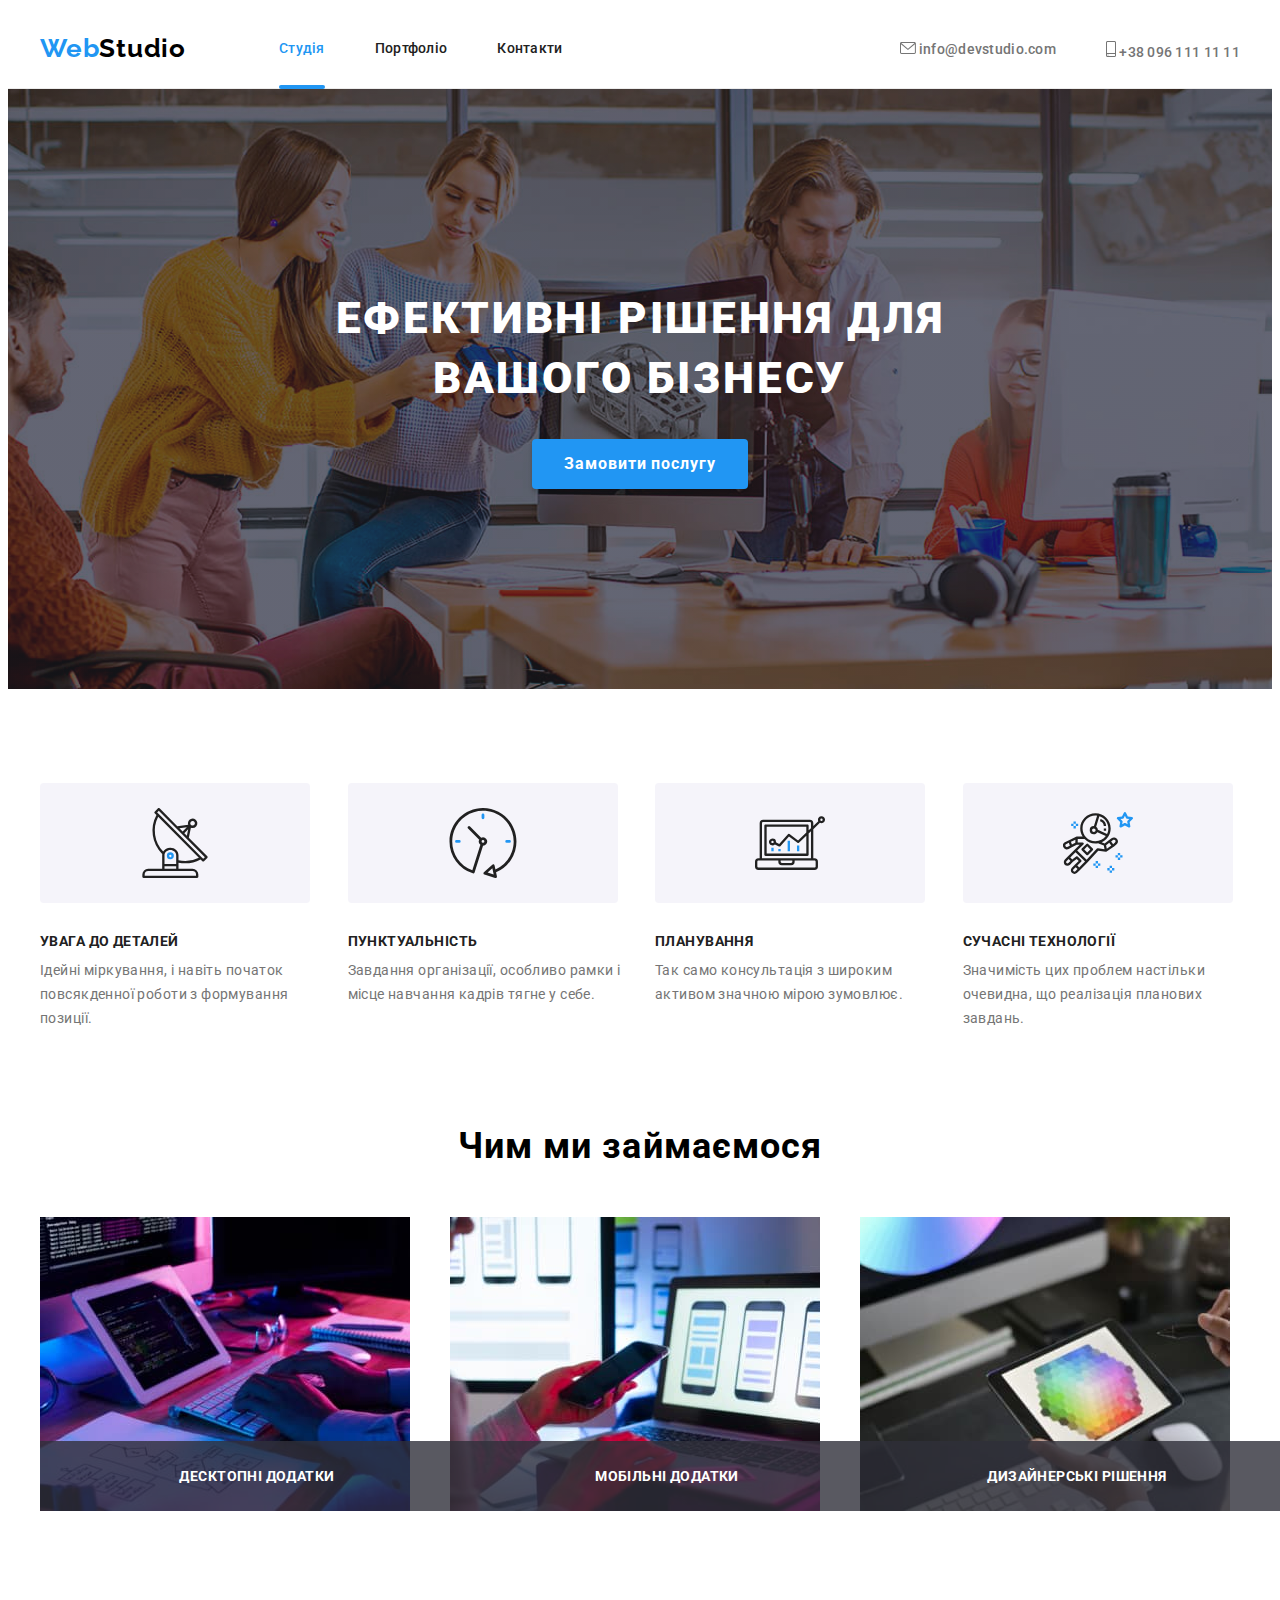
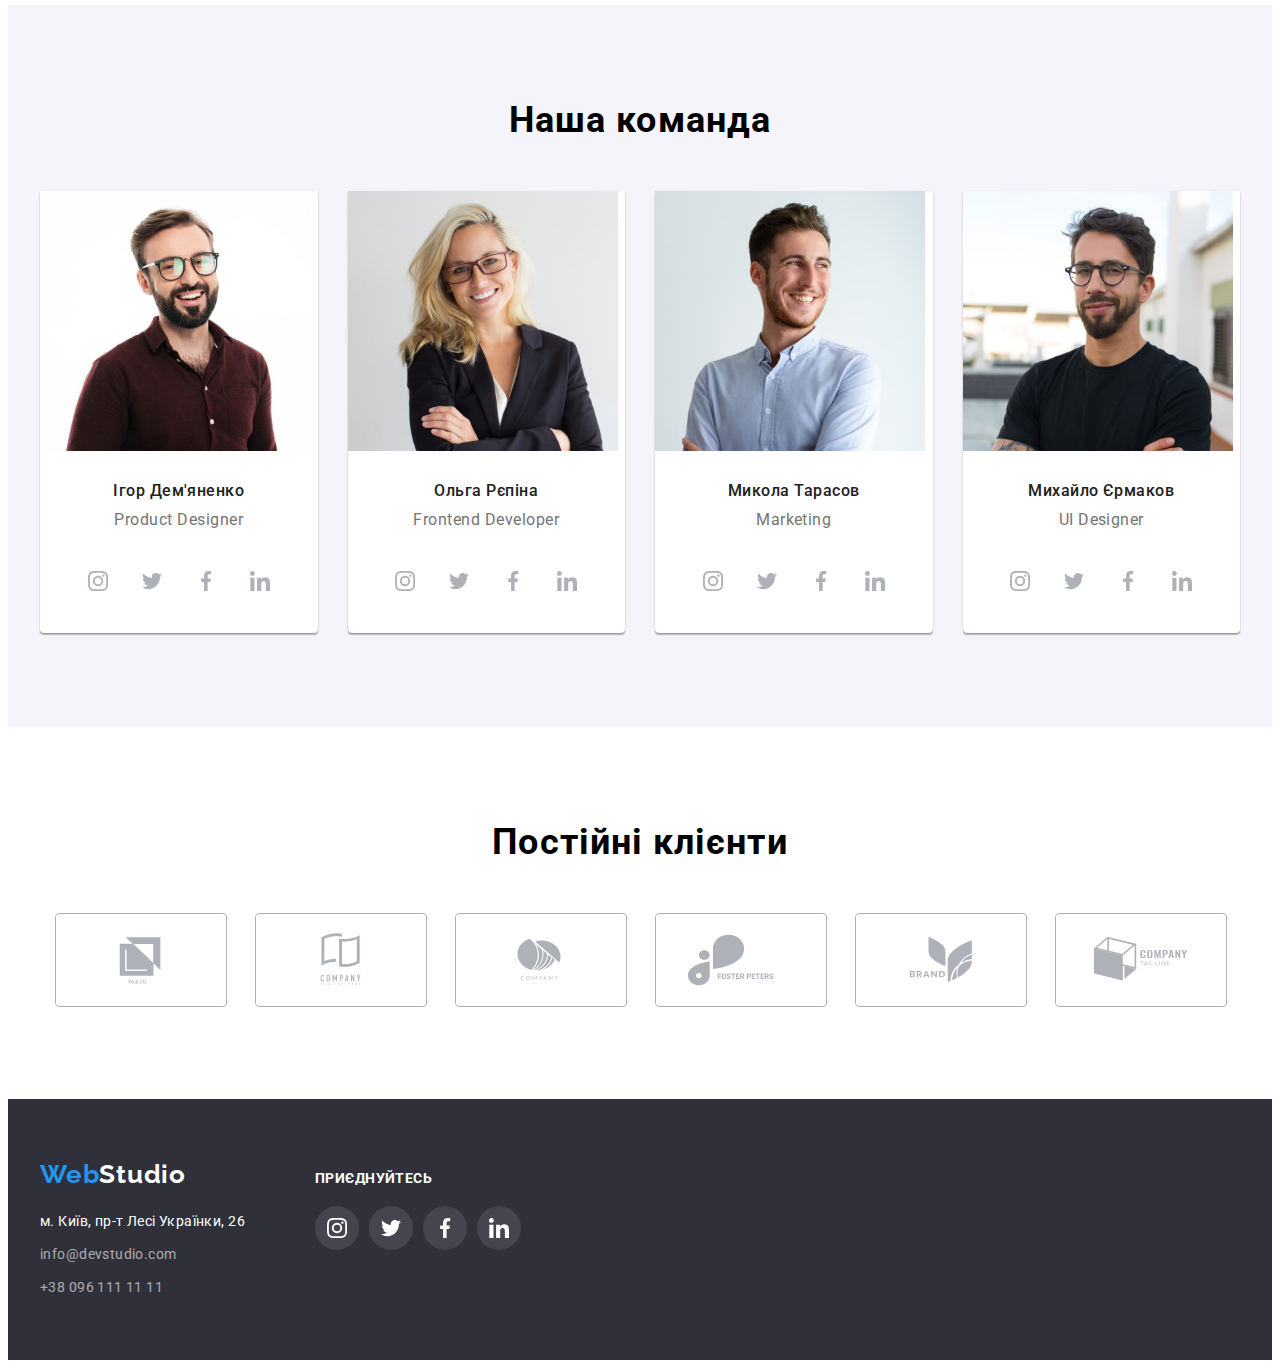
==== commit 409c05f2: "done 5" ====
--- a/index.html
+++ b/index.html
@@ -48,8 +48,7 @@
             </a>
           </li>
           <li class="header-iteam contacts">
-            <a class="header-link link" href="tel:+380961111111"
-              > 
+            <a class="header-link link" href="tel:+380961111111">
               <svg class="header-contacts-icon" width="10" height="16">
                 <use href="./images/icons.svg#icon-smartphone"></use>
               </svg>
@@ -62,8 +61,10 @@
     <main>
       <section class="hero">
         <div class="container">
-          <div class="hero-wrap"><h1 class="hero-title">Ефективні рішення для вашого бізнесу</h1></div>
-          <button class="hero-button" type="button">Замовити послугу</button>
+          <div class="hero-wrap">
+            <h1 class="hero-title">Ефективні рішення для вашого бізнесу</h1>
+          </div>
+          <button class="hero-button" type="button" data-modal-open>Замовити послугу</button>
         </div>
       </section>
       <section class="advantage">
@@ -80,8 +81,8 @@
             <li class="advantage-iteam">
               <h3 class="advantage-iteam-title">ПУНКТУАЛЬНІСТЬ</h3>
               <p class="advantage-iteam-text">
-                Завдання організації, особливо рамки і місце навчання кадрів тягне
-                у себе.
+                Завдання організації, особливо рамки і місце навчання кадрів
+                тягне у себе.
               </p>
             </li>
             <li class="advantage-iteam">
@@ -93,8 +94,8 @@
             <li class="advantage-iteam">
               <h3 class="advantage-iteam-title">СУЧАСНІ ТЕХНОЛОГІЇ</h3>
               <p class="advantage-iteam-text">
-                Значимість цих проблем настільки очевидна, що реалізація планових
-                завдань.
+                Значимість цих проблем настільки очевидна, що реалізація
+                планових завдань.
               </p>
             </li>
           </ul>
@@ -105,31 +106,40 @@
           <h2 class="title">Чим ми займаємося</h2>
           <ul class="services-list list">
             <li class="services-iteam">
-              <img
-                class="services-img"
-                src="./images/new_box1.jpg"
-                alt="Людина, яка програмує"
-                width="370"
-                height="294"
-              />
+              <div class="services-top-wraper">
+                <img
+                  class="services-img"
+                  src="./images/new_box1.jpg"
+                  alt="Людина, яка програмує"
+                  width="370"
+                  height="294"
+                />
+                <p class="services-top-text">Десктопні додатки</p>
+              </div>
             </li>
             <li class="services-iteam">
-              <img
-                class="services-img"
-                src="./images/new_box2.jpg"
-                alt="Дизайнер порівнює макети"
-                width="370"
-                height="294"
-              />
+              <div class="services-top-wraper">
+                <img
+                  class="services-img"
+                  src="./images/new_box2.jpg"
+                  alt="Дизайнер порівнює макети"
+                  width="370"
+                  height="294"
+                />
+                <p class="services-top-text">Мобільні додатки</p>
+              </div>
             </li>
             <li class="services-iteam">
-              <img
-                class="services-img"
-                src="./images/new_box3.jpg"
-                alt="Пленшет в руках з зобраежням куба"
-                width="370"
-                height="294"
-              />
+              <div class="services-top-wraper">
+                <img
+                  class="services-img"
+                  src="./images/new_box3.jpg"
+                  alt="Пленшет в руках з зобраежням куба"
+                  width="370"
+                  height="294"
+                />
+                <p class="services-top-text">Дизайнерські рішення</p>
+              </div>
             </li>
           </ul>
         </div>
@@ -139,7 +149,8 @@
           <h2 class="title">Наша команда</h2>
           <ul class="team-list list">
             <li class="team-iteam">
-              <img class="team-img"
+              <img
+                class="team-img"
                 src="./images/foto_Igor_new.jpg"
                 alt="Фото Ігоря Дем'яненко"
                 width="270"
@@ -149,31 +160,40 @@
                 <h3 class="team-title">Ігор Дем'яненко</h3>
                 <p class="team-text" lang="en">Product Designer</p>
                 <ul class="team-soc-list list">
-                  <li class="team-soc-iteam"><a class="team-soc-link" href="#">
-                    <svg class="team-soc-icon" width="20" height="20">
-                      <use href="./images/icons.svg#icon-instagram"></use>
-                    </svg>
-                  </a></li>
-                  <li class="team-soc-iteam"><a class="team-soc-link" href="#">
-                    <svg class="team-soc-icon" width="20" height="20">
-                      <use href="./images/icons.svg#icon-twitter"></use>
-                    </svg>
-                  </a></li>
-                  <li class="team-soc-iteam"><a class="team-soc-link" href="#">
-                    <svg class="team-soc-icon" width="20" height="20">
-                      <use href="./images/icons.svg#icon-facebook"></use>
-                    </svg>
-                  </a></li>
-                  <li class="team-soc-iteam"><a class="team-soc-link" href="#">
-                    <svg class="team-soc-icon" width="20" height="20">
-                      <use href="./images/icons.svg#icon-linkedin"></use>
-                    </svg>
-                  </a></li>
+                  <li class="team-soc-iteam">
+                    <a class="team-soc-link" href="#">
+                      <svg class="team-soc-icon" width="20" height="20">
+                        <use href="./images/icons.svg#icon-instagram"></use>
+                      </svg>
+                    </a>
+                  </li>
+                  <li class="team-soc-iteam">
+                    <a class="team-soc-link" href="#">
+                      <svg class="team-soc-icon" width="20" height="20">
+                        <use href="./images/icons.svg#icon-twitter"></use>
+                      </svg>
+                    </a>
+                  </li>
+                  <li class="team-soc-iteam">
+                    <a class="team-soc-link" href="#">
+                      <svg class="team-soc-icon" width="20" height="20">
+                        <use href="./images/icons.svg#icon-facebook"></use>
+                      </svg>
+                    </a>
+                  </li>
+                  <li class="team-soc-iteam">
+                    <a class="team-soc-link" href="#">
+                      <svg class="team-soc-icon" width="20" height="20">
+                        <use href="./images/icons.svg#icon-linkedin"></use>
+                      </svg>
+                    </a>
+                  </li>
                 </ul>
               </div>
             </li>
             <li class="team-iteam">
-              <img class="team-img"
+              <img
+                class="team-img"
                 src="./images/foto_Olga_new.jpg"
                 alt="Фото Ольги Рєпіної"
                 width="270"
@@ -183,31 +203,40 @@
                 <h3 class="team-title">Ольга Рєпіна</h3>
                 <p class="team-text" lang="en">Frontend Developer</p>
                 <ul class="team-soc-list list">
-                  <li class="team-soc-iteam"><a class="team-soc-link" href="#">
-                    <svg class="team-soc-icon" width="20" height="20">
-                      <use href="./images/icons.svg#icon-instagram"></use>
-                    </svg>
-                  </a></li>
-                  <li class="team-soc-iteam"><a class="team-soc-link" href="#">
-                    <svg class="team-soc-icon" width="20" height="20">
-                      <use href="./images/icons.svg#icon-twitter"></use>
-                    </svg>
-                  </a></li>
-                  <li class="team-soc-iteam"><a class="team-soc-link" href="#">
-                    <svg class="team-soc-icon" width="20" height="20">
-                      <use href="./images/icons.svg#icon-facebook"></use>
-                    </svg>
-                  </a></li>
-                  <li class="team-soc-iteam"><a class="team-soc-link" href="#">
-                    <svg class="team-soc-icon" width="20" height="20">
-                      <use href="./images/icons.svg#icon-linkedin"></use>
-                    </svg>
-                  </a></li>
+                  <li class="team-soc-iteam">
+                    <a class="team-soc-link" href="#">
+                      <svg class="team-soc-icon" width="20" height="20">
+                        <use href="./images/icons.svg#icon-instagram"></use>
+                      </svg>
+                    </a>
+                  </li>
+                  <li class="team-soc-iteam">
+                    <a class="team-soc-link" href="#">
+                      <svg class="team-soc-icon" width="20" height="20">
+                        <use href="./images/icons.svg#icon-twitter"></use>
+                      </svg>
+                    </a>
+                  </li>
+                  <li class="team-soc-iteam">
+                    <a class="team-soc-link" href="#">
+                      <svg class="team-soc-icon" width="20" height="20">
+                        <use href="./images/icons.svg#icon-facebook"></use>
+                      </svg>
+                    </a>
+                  </li>
+                  <li class="team-soc-iteam">
+                    <a class="team-soc-link" href="#">
+                      <svg class="team-soc-icon" width="20" height="20">
+                        <use href="./images/icons.svg#icon-linkedin"></use>
+                      </svg>
+                    </a>
+                  </li>
                 </ul>
               </div>
             </li>
             <li class="team-iteam">
-              <img class="team-img"
+              <img
+                class="team-img"
                 src="./images/foto_Mykola_new.jpg"
                 alt="Фото Миколи Тарасова"
                 width="270"
@@ -217,31 +246,40 @@
                 <h3 class="team-title">Микола Тарасов</h3>
                 <p class="team-text" lang="en">Marketing</p>
                 <ul class="team-soc-list list">
-                  <li class="team-soc-iteam"><a class="team-soc-link" href="#">
-                    <svg class="team-soc-icon" width="20" height="20">
-                      <use href="./images/icons.svg#icon-instagram"></use>
-                    </svg>
-                  </a></li>
-                  <li class="team-soc-iteam"><a class="team-soc-link" href="#">
-                    <svg class="team-soc-icon" width="20" height="20">
-                      <use href="./images/icons.svg#icon-twitter"></use>
-                    </svg>
-                  </a></li>
-                  <li class="team-soc-iteam"><a class="team-soc-link" href="#">
-                    <svg class="team-soc-icon" width="20" height="20">
-                      <use href="./images/icons.svg#icon-facebook"></use>
-                    </svg>
-                  </a></li>
-                  <li class="team-soc-iteam"><a class="team-soc-link" href="#">
-                    <svg class="team-soc-icon" width="20" height="20">
-                      <use href="./images/icons.svg#icon-linkedin"></use>
-                    </svg>
-                  </a></li>
+                  <li class="team-soc-iteam">
+                    <a class="team-soc-link" href="#">
+                      <svg class="team-soc-icon" width="20" height="20">
+                        <use href="./images/icons.svg#icon-instagram"></use>
+                      </svg>
+                    </a>
+                  </li>
+                  <li class="team-soc-iteam">
+                    <a class="team-soc-link" href="#">
+                      <svg class="team-soc-icon" width="20" height="20">
+                        <use href="./images/icons.svg#icon-twitter"></use>
+                      </svg>
+                    </a>
+                  </li>
+                  <li class="team-soc-iteam">
+                    <a class="team-soc-link" href="#">
+                      <svg class="team-soc-icon" width="20" height="20">
+                        <use href="./images/icons.svg#icon-facebook"></use>
+                      </svg>
+                    </a>
+                  </li>
+                  <li class="team-soc-iteam">
+                    <a class="team-soc-link" href="#">
+                      <svg class="team-soc-icon" width="20" height="20">
+                        <use href="./images/icons.svg#icon-linkedin"></use>
+                      </svg>
+                    </a>
+                  </li>
                 </ul>
               </div>
             </li>
             <li class="team-iteam">
-              <img class="team-img"
+              <img
+                class="team-img"
                 src="./images/foto_Myhailo_new.jpg"
                 alt="Фото Михайла Єрмакова"
                 width="270"
@@ -251,26 +289,34 @@
                 <h3 class="team-title">Михайло Єрмаков</h3>
                 <p class="team-text" lang="en">UI Designer</p>
                 <ul class="team-soc-list list">
-                  <li class="team-soc-iteam"><a class="team-soc-link" href="#">
-                    <svg class="team-soc-icon" width="20" height="20">
-                      <use href="./images/icons.svg#icon-instagram"></use>
-                    </svg>
-                  </a></li>
-                  <li class="team-soc-iteam"><a class="team-soc-link" href="#">
-                    <svg class="team-soc-icon" width="20" height="20">
-                      <use href="./images/icons.svg#icon-twitter"></use>
-                    </svg>
-                  </a></li>
-                  <li class="team-soc-iteam"><a class="team-soc-link" href="#">
-                    <svg class="team-soc-icon" width="20" height="20">
-                      <use href="./images/icons.svg#icon-facebook"></use>
-                    </svg>
-                  </a></li>
-                  <li class="team-soc-iteam"><a class="team-soc-link" href="#">
-                    <svg class="team-soc-icon" width="20" height="20">
-                      <use href="./images/icons.svg#icon-linkedin"></use>
-                    </svg>
-                  </a></li>
+                  <li class="team-soc-iteam">
+                    <a class="team-soc-link" href="#">
+                      <svg class="team-soc-icon" width="20" height="20">
+                        <use href="./images/icons.svg#icon-instagram"></use>
+                      </svg>
+                    </a>
+                  </li>
+                  <li class="team-soc-iteam">
+                    <a class="team-soc-link" href="#">
+                      <svg class="team-soc-icon" width="20" height="20">
+                        <use href="./images/icons.svg#icon-twitter"></use>
+                      </svg>
+                    </a>
+                  </li>
+                  <li class="team-soc-iteam">
+                    <a class="team-soc-link" href="#">
+                      <svg class="team-soc-icon" width="20" height="20">
+                        <use href="./images/icons.svg#icon-facebook"></use>
+                      </svg>
+                    </a>
+                  </li>
+                  <li class="team-soc-iteam">
+                    <a class="team-soc-link" href="#">
+                      <svg class="team-soc-icon" width="20" height="20">
+                        <use href="./images/icons.svg#icon-linkedin"></use>
+                      </svg>
+                    </a>
+                  </li>
                 </ul>
               </div>
             </li>
@@ -281,36 +327,48 @@
         <div class="container">
           <h2 class="title">Постійні клієнти</h2>
           <ul class="clients-list list">
-            <li class="clients-iteam"><a href="#" class="clients-link">
-              <svg class="clients-icon" width="106" height="60">
-                <use href="./images/icons.svg#icon-Logo_1"></use>
-              </svg>
-            </a></li>
-            <li class="clients-iteam"><a href="#" class="clients-link">
-              <svg class="clients-icon" width="106" height="60">
-                <use href="./images/icons.svg#icon-Logo_2"></use>
-              </svg>
-            </a></li>
-            <li class="clients-iteam"><a href="#" class="clients-link">
-              <svg class="clients-icon" width="106" height="60">
-                <use href="./images/icons.svg#icon-Logo_3"></use>
-              </svg>
-            </a></li>
-            <li class="clients-iteam"><a href="#" class="clients-link">
-              <svg class="clients-icon" width="106" height="60">
-                <use href="./images/icons.svg#icon-Logo_4"></use>
-              </svg>
-            </a></li>
-            <li class="clients-iteam"><a href="#" class="clients-link">
-              <svg class="clients-icon" width="106" height="60">
-                <use href="./images/icons.svg#icon-Logo_5"></use>
-              </svg>
-            </a></li>
-            <li class="clients-iteam"><a href="#" class="clients-link">
-              <svg class="clients-icon" width="106" height="60">
-                <use href="./images/icons.svg#icon-Logo_6"></use>
-              </svg>
-            </a></li>
+            <li class="clients-iteam">
+              <a href="#" class="clients-link">
+                <svg class="clients-icon" width="106" height="60">
+                  <use href="./images/icons.svg#icon-Logo_1"></use>
+                </svg>
+              </a>
+            </li>
+            <li class="clients-iteam">
+              <a href="#" class="clients-link">
+                <svg class="clients-icon" width="106" height="60">
+                  <use href="./images/icons.svg#icon-Logo_2"></use>
+                </svg>
+              </a>
+            </li>
+            <li class="clients-iteam">
+              <a href="#" class="clients-link">
+                <svg class="clients-icon" width="106" height="60">
+                  <use href="./images/icons.svg#icon-Logo_3"></use>
+                </svg>
+              </a>
+            </li>
+            <li class="clients-iteam">
+              <a href="#" class="clients-link">
+                <svg class="clients-icon" width="106" height="60">
+                  <use href="./images/icons.svg#icon-Logo_4"></use>
+                </svg>
+              </a>
+            </li>
+            <li class="clients-iteam">
+              <a href="#" class="clients-link">
+                <svg class="clients-icon" width="106" height="60">
+                  <use href="./images/icons.svg#icon-Logo_5"></use>
+                </svg>
+              </a>
+            </li>
+            <li class="clients-iteam">
+              <a href="#" class="clients-link">
+                <svg class="clients-icon" width="106" height="60">
+                  <use href="./images/icons.svg#icon-Logo_6"></use>
+                </svg>
+              </a>
+            </li>
           </ul>
         </div>
       </section>
@@ -347,29 +405,47 @@
         <div class="footer-soc">
           <p class="footer-soc-text">приєднуйтесь</p>
           <ul class="footer-soc-list list">
-            <li class="footer-soc-iteam"><a class="footer-soc-link" href="#">
-              <svg class="footer-soc-icon" width="20" height="20">
-                <use href="./images/icons.svg#icon-instagram"></use>
-              </svg>
-            </a></li>
-            <li class="footer-soc-iteam"><a class="footer-soc-link" href="#">
-              <svg class="footer-soc-icon" width="20" height="20">
-                <use href="./images/icons.svg#icon-twitter"></use>
-              </svg>
-            </a></li>
-            <li class="footer-soc-iteam"><a class="footer-soc-link" href="#">
-              <svg class="footer-soc-icon" width="20" height="20">
-                <use href="./images/icons.svg#icon-facebook"></use>
-              </svg>
-            </a></li>
-            <li class="footer-soc-iteam"><a class="footer-soc-link" href="#">
-              <svg class="footer-soc-icon" width="20" height="20">
-                <use href="./images/icons.svg#icon-linkedin"></use>
-              </svg>
-            </a>
-          </li>
+            <li class="footer-soc-iteam">
+              <a class="footer-soc-link" href="#">
+                <svg class="footer-soc-icon" width="20" height="20">
+                  <use href="./images/icons.svg#icon-instagram"></use>
+                </svg>
+              </a>
+            </li>
+            <li class="footer-soc-iteam">
+              <a class="footer-soc-link" href="#">
+                <svg class="footer-soc-icon" width="20" height="20">
+                  <use href="./images/icons.svg#icon-twitter"></use>
+                </svg>
+              </a>
+            </li>
+            <li class="footer-soc-iteam">
+              <a class="footer-soc-link" href="#">
+                <svg class="footer-soc-icon" width="20" height="20">
+                  <use href="./images/icons.svg#icon-facebook"></use>
+                </svg>
+              </a>
+            </li>
+            <li class="footer-soc-iteam">
+              <a class="footer-soc-link" href="#">
+                <svg class="footer-soc-icon" width="20" height="20">
+                  <use href="./images/icons.svg#icon-linkedin"></use>
+                </svg>
+              </a>
+            </li>
+          </ul>
         </div>
       </div>
     </footer>
+    <div class="backdrop is-hidden" data-modal>
+      <div class="modal">
+        <button type="button" class="modal-button-exit" data-modal-close>
+          <svg class="modal-icon-exit" width="11" height="11">
+            <use href="./images/icons.svg#icon-Modal-X"></use>
+          </svg>
+        </button>
+      </div>
+    </div>
+    <script src="./js/modal.js"></script>
   </body>
 </html>
--- a/CSS/styles.css
+++ b/CSS/styles.css
@@ -44,6 +44,9 @@
   color: var(--main-color);
 }
 
+
+
+
 .hide {
   font-size: 0;
 }
@@ -83,6 +86,7 @@
   color: var(--main-color);
 }
 .header-nav {
+  
 }
 
 .header-list {
@@ -91,6 +95,9 @@
   margin-left: 93px;
 }
 
+.header-iteam{
+}
+
 .header-list-contacts{
   display: flex;
   gap: 50px;
@@ -99,18 +106,18 @@
 
 
 
-.header-iteam {
-}
+
 .header-link {
   font-weight: 500;
   font-size: 14px;
   line-height: 1.1428;
   letter-spacing: 0.02em;
   color: var(--first-titel-color);
-  display: flex;
+  display: block;
   align-items: center;
   gap: 10px;
-  padding: 32px 0;
+  padding: 32px 0 28px 0;
+  transition: color 250ms cubic-bezier(0.4, 0, 0.2, 1);
 }
 
 
@@ -118,6 +125,17 @@
 .header-link:hover,
 .header-link:focus {
   color: var(--main-color);
+}
+
+a.current::after {
+  content: '';
+  border-radius: 2px;
+  width: 100%;
+  height: 4px;
+  background: var(--main-color);
+  display: flex;
+  position: relative;
+  top: 29px;
 }
 
 
@@ -182,6 +200,8 @@
   box-shadow: 0px 4px 4px 0px rgba(0, 0, 0, 0.15);
 
   padding: 10px 32px;
+
+  transition: background-color 250ms cubic-bezier(0.4, 0, 0.2, 1);
 }
 
 .hero-button:hover,
@@ -302,6 +322,26 @@
   max-width: 100%;
 }
 
+.services-top-wraper{
+  position: relative;
+}
+
+.services-top-text{
+  position: absolute;
+  font-weight: 700;
+  font-size: 14px;
+  line-height: 1.1428;
+  letter-spacing: 0.03em;
+  color: var(--hero-titel-color);
+  background-color: rgba(47, 48, 58, 0.800000011920929);
+  width: 100%;
+  text-align: center;
+  text-transform: uppercase;
+  padding: 27px;
+  bottom: 0;
+  left: 0;
+}
+
 .team {
   background-color: var(--team-background-color);
   padding: 94px 0;
@@ -363,6 +403,7 @@
   justify-content: center;
   align-items: center;
   color: var(--icon-color);
+  transition: background-color 250ms cubic-bezier(0.4, 0, 0.2, 1);
 }
 
 .team-soc-link:hover,
@@ -376,6 +417,7 @@
 
 .team-soc-icon{
   fill: currentColor;
+  transition: fill 250ms cubic-bezier(0.4, 0, 0.2, 1);
 }
 
 .clients{
@@ -400,6 +442,7 @@
   justify-content: center;
   align-items: center;
   color: var(--icon-color);
+  transition: background-color 250ms cubic-bezier(0.4, 0, 0.2, 1);
 }
 
 .clients-link:hover,
@@ -413,6 +456,7 @@
 
 .clients-icon {
   fill: currentColor;
+  transition: fill 250ms cubic-bezier(0.4, 0, 0.2, 1);
 }
 
 .footer {
@@ -447,6 +491,7 @@
   line-height: 1.7142;
   letter-spacing: 0.03em;
   color: rgba(255, 255, 255, 0.6);
+  transition: color 250ms cubic-bezier(0.4, 0, 0.2, 1);
 }
 
 .footer-address {
@@ -490,9 +535,11 @@
   display: flex;
   justify-content: center;
   align-items: center;
+  transition: background-color 250ms cubic-bezier(0.4, 0, 0.2, 1);
 }
 .footer-soc-icon {
   fill: currentColor;
+  transition: fill 250ms cubic-bezier(0.4, 0, 0.2, 1);
 }
 
 .footer-soc-link:hover,
@@ -534,6 +581,7 @@
 
   text-align: center;
   padding: 6px 22px;
+  transition: color 250ms cubic-bezier(0.4, 0, 0.2, 1) , background-color 250ms cubic-bezier(0.4, 0, 0.2, 1);
 }
 
 .portfolio-button:hover,
@@ -555,9 +603,15 @@
   flex-basis: calc((100% - 60px) / 3);
 }
 
+.portfolio-hover-wrap{
+  position: relative;
+  overflow: hidden;
+}
+
 .portfolio-link{
   display: block;
   text-decoration: none;
+  transition: box-shadow 250ms cubic-bezier(0.4, 0, 0.2, 1);
 }
 
 .portfolio-link:hover,
@@ -565,9 +619,28 @@
   box-shadow: 1px 4px 6px 0px rgba(0, 0, 0, 0.16), 0px 4px 4px 0px rgba(0, 0, 0, 0.06), 0px 1px 1px 0px rgba(0, 0, 0, 0.12)
 }
 
+.portfolio-link:hover .portfolio-hover-text,
+.portfolio-link:focus .portfolio-hover-text{
+ transform: translateY(0);
+}
+
 .portfolio-img{
-  /* display: block; */
   max-width: 100%;
+}
+
+.portfolio-hover-text{
+  font-size: 18px;
+  line-height: 1.5555;
+  letter-spacing: 0.03em;
+  color: var(--hero-titel-color);
+  background: rgba(33, 150, 243, 0.8999999761581421);
+  padding: 63px 24px;
+  position: absolute;
+  top: 0;
+  width: 100%;
+  height: 100%;
+  transform: translateY(100%);
+  transition: transform 250ms cubic-bezier(0.4, 0, 0.2, 1);
 }
 
 .portfolio-wraper-image{
@@ -592,3 +665,64 @@
   letter-spacing: 0.03em;
   color: var(--first-text-color);
 }
+
+/* Modal window */
+
+.backdrop{
+  position: fixed;
+  top: 0;
+  width: 100%;
+  height: 100%;
+  background: rgba(0, 0, 0, 0.20000000298023224);
+  transition: opacity 250ms cubic-bezier(0.4, 0, 0.2, 1) , visibility 250ms cubic-bezier(0.4, 0, 0.2, 1);
+}
+
+.modal{
+  width: 528px;
+  min-height: 581px;
+  background: var(--hero-titel-color);
+  border-radius: 4px;
+  position: absolute;
+  top: 50%;
+  left: 50%;
+  transform: translate(-50%, -50%) scaleY(1);
+  box-shadow: 0px 2px 1px rgba(0, 0, 0, 0.2), 0px 1px 1px rgba(0, 0, 0, 0.14), 0px 1px 3px rgba(0, 0, 0, 0.12);
+  transition: transform 250ms cubic-bezier(0.4, 0, 0.2, 1);
+}
+
+.backdrop.is-hidden .modal{
+  transform: translate(-50%, -50%) scaleY(1.5);
+}
+
+.modal-button-exit{
+  cursor: pointer;
+  width: 30px;
+  height: 30px;
+  position: absolute;
+  right: 8px;
+  top: 8px;
+  border-radius: 50%;
+  border: 1px solid rgba(0, 0, 0, 0.1);
+  background-color: transparent;
+  display: flex;
+  justify-content: center;
+  align-items: center;
+  text-align: center;
+  transition: fill 250ms cubic-bezier(0.4, 0, 0.2, 1);
+}
+
+.modal-button-exit:hover,
+.modal-button-exit:focus{
+  fill: var(--main-color);
+}
+
+.modal-icon-exit{
+  
+}
+
+.is-hidden{
+  opacity: 0;
+  visibility: hidden;
+  pointer-events: none;
+}
+
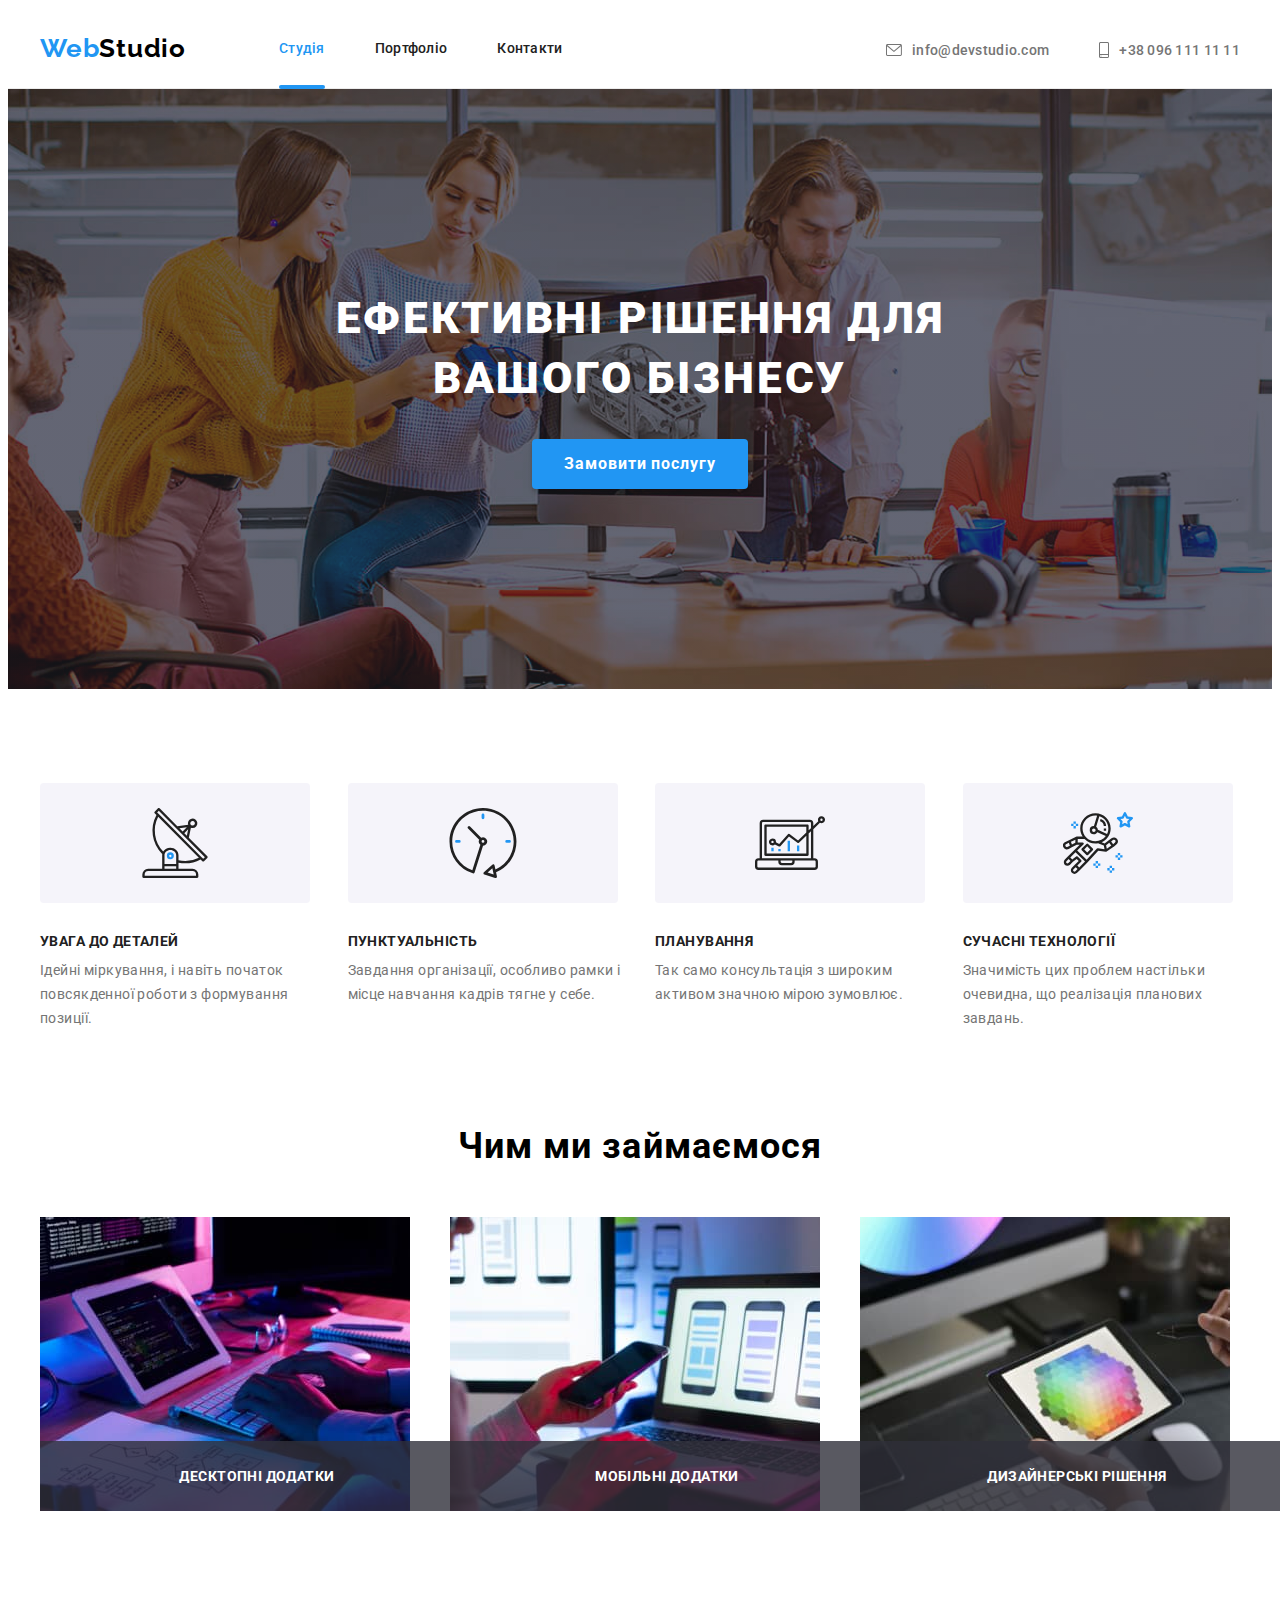
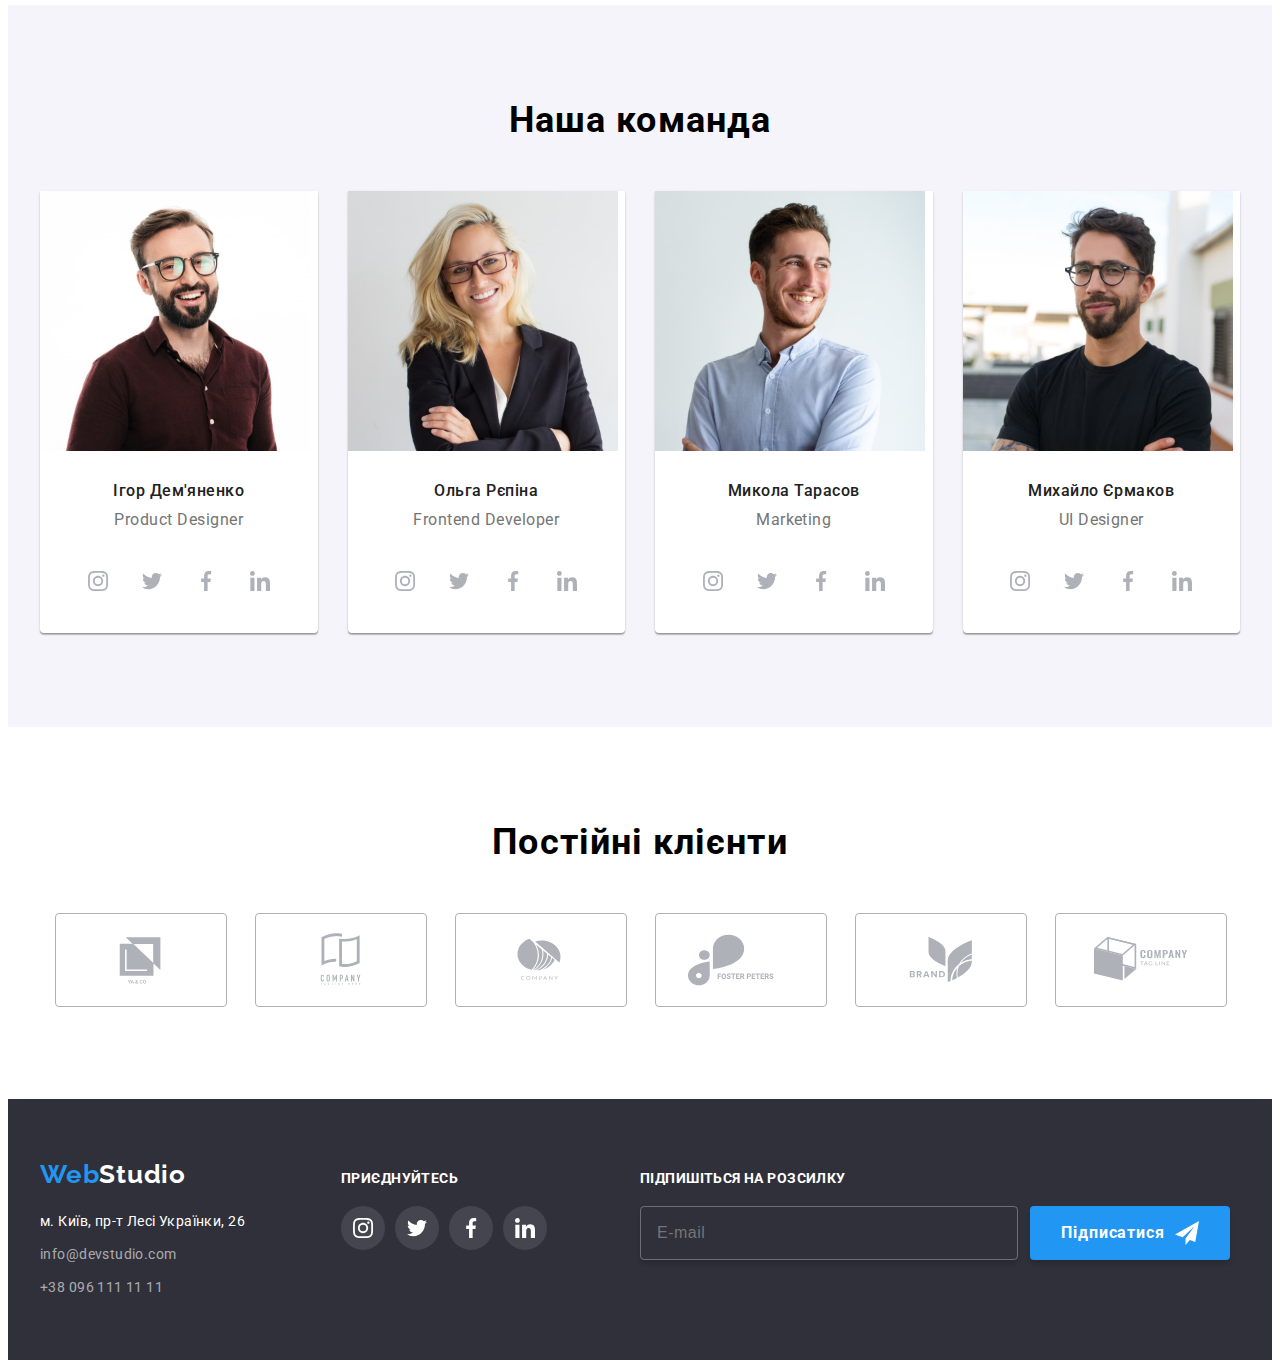
==== commit f27420c7: "done 6" ====
--- a/index.html
+++ b/index.html
@@ -64,7 +64,9 @@
           <div class="hero-wrap">
             <h1 class="hero-title">Ефективні рішення для вашого бізнесу</h1>
           </div>
-          <button class="hero-button" type="button" data-modal-open>Замовити послугу</button>
+          <button class="hero-button" type="button" data-modal-open>
+            Замовити послугу
+          </button>
         </div>
       </section>
       <section class="advantage">
@@ -402,38 +404,53 @@
             </ul>
           </address>
         </div>
-        <div class="footer-soc">
-          <p class="footer-soc-text">приєднуйтесь</p>
-          <ul class="footer-soc-list list">
-            <li class="footer-soc-iteam">
-              <a class="footer-soc-link" href="#">
-                <svg class="footer-soc-icon" width="20" height="20">
-                  <use href="./images/icons.svg#icon-instagram"></use>
-                </svg>
-              </a>
-            </li>
-            <li class="footer-soc-iteam">
-              <a class="footer-soc-link" href="#">
-                <svg class="footer-soc-icon" width="20" height="20">
-                  <use href="./images/icons.svg#icon-twitter"></use>
-                </svg>
-              </a>
-            </li>
-            <li class="footer-soc-iteam">
-              <a class="footer-soc-link" href="#">
-                <svg class="footer-soc-icon" width="20" height="20">
-                  <use href="./images/icons.svg#icon-facebook"></use>
-                </svg>
-              </a>
-            </li>
-            <li class="footer-soc-iteam">
-              <a class="footer-soc-link" href="#">
-                <svg class="footer-soc-icon" width="20" height="20">
-                  <use href="./images/icons.svg#icon-linkedin"></use>
-                </svg>
-              </a>
-            </li>
-          </ul>
+        <div class="footer-information">
+          <div>
+            <p class="footer-soc-text">приєднуйтесь</p>
+            <ul class="footer-soc-list list">
+              <li class="footer-soc-iteam">
+                <a class="footer-soc-link" href="#">
+                  <svg class="footer-soc-icon" width="20" height="20">
+                    <use href="./images/icons.svg#icon-instagram"></use>
+                  </svg>
+                </a>
+              </li>
+              <li class="footer-soc-iteam">
+                <a class="footer-soc-link" href="#">
+                  <svg class="footer-soc-icon" width="20" height="20">
+                    <use href="./images/icons.svg#icon-twitter"></use>
+                  </svg>
+                </a>
+              </li>
+              <li class="footer-soc-iteam">
+                <a class="footer-soc-link" href="#">
+                  <svg class="footer-soc-icon" width="20" height="20">
+                    <use href="./images/icons.svg#icon-facebook"></use>
+                  </svg>
+                </a>
+              </li>
+              <li class="footer-soc-iteam">
+                <a class="footer-soc-link" href="#">
+                  <svg class="footer-soc-icon" width="20" height="20">
+                    <use href="./images/icons.svg#icon-linkedin"></use>
+                  </svg>
+                </a>
+              </li>
+            </ul>
+          </div>
+          <div>
+            <p class="footer-soc-text">Підпишіться на розсилку</p>
+            <form class="footer-form">
+              <input
+                type="text"
+                name="online-name"
+                placeholder="E-mail"
+                class="footer-input"
+              />
+              <button type="submit" class="footer-subscribe">
+                Підписатися</button>
+            </form>
+          </div>
         </div>
       </div>
     </footer>
@@ -444,6 +461,75 @@
             <use href="./images/icons.svg#icon-Modal-X"></use>
           </svg>
         </button>
+        <p class="modal-text">Залиште свої дані, ми вам передзвонимо</p>
+        <form class="modal-form">
+          <div class="modal-field">
+            <label for="user-name" class="modal-label">Ім'я</label>
+            <div class="modal-wraper">
+              <input
+                type="text"
+                name="user-name"
+                class="modal-input"
+                id="user-name"
+              />
+              <svg class="modal-icon-input" width="13" height="13">
+                <use href="./images/icons.svg#icon-Modal-person"></use>
+              </svg>
+            </div>
+          </div>
+          <div class="modal-field">
+            <label for="user-tel" class="modal-label">Телефон</label>
+            <div class="modal-wraper">
+              <input
+                type="tel"
+                name="user-tel"
+                class="modal-input"
+                id="user-tel"
+              />
+              <svg class="modal-icon-input" width="13" height="13">
+                <use href="./images/icons.svg#icon-Modal-tel"></use>
+              </svg>
+            </div>
+          </div>
+          <div class="modal-field">
+            <label for="email" class="modal-label">Пошта</label>
+            <div class="modal-wraper">
+              <input
+                type="email"
+                name="user-email"
+                class="modal-input"
+                id="user-email"
+              />
+              <svg class="modal-icon-input" width="13" height="13">
+                <use href="./images/icons.svg#icon-Modal-mail"></use>
+              </svg>
+            </div>
+          </div>
+          <div class="modal-field-waper">
+            <label for="user-text" class="modal-label">Коментар</label>
+            <textarea
+              name="user-text"
+              id="user-text"
+              placeholder="Введіть текст"
+              class="modal-comment"
+            ></textarea>
+          </div>
+          <div class="modal-field-chek">
+            <input
+              type="checkbox"
+              name="policy"
+              id="policy"
+              class="modal-chek hide"
+            />
+            <label for="policy" class="modal-chek-text"
+              >Погоджуюся з розсилкою та приймаю
+              <a href="#">Умови договору</a>
+            </label>
+          </div>
+          <div class="modal-send">
+            <button type="submit" class="send-button">Відправити</button>
+          </div>
+        </form>
       </div>
     </div>
     <script src="./js/modal.js"></script>
--- a/CSS/styles.css
+++ b/CSS/styles.css
@@ -48,7 +48,16 @@
 
 
 .hide {
-  font-size: 0;
+  position: absolute;
+  white-space: nowrap;
+  width: 1px;
+  height: 1px;
+  overflow: hidden;
+  border: 0;
+  padding: 0;
+  clip: rect(0 0 0 0);
+  clip-path: inset(50%);
+  margin: -1px;
 }
 
 .link {
@@ -144,6 +153,9 @@
   color: var(--first-text-color);
 }
 
+.header-list-contacts a.header-link{
+  display: flex;
+}
 
 .header-contacts-icon{
   fill: currentColor;
@@ -464,10 +476,17 @@
   padding: 60px 0;
 }
 
+
+
 .footer-wrap{
   display: flex;
   gap: 70px;
   align-items: baseline;
+}
+
+.footer-information{
+  display: flex;
+  gap: 93px;
 }
 
 footer  .logo-link{
@@ -495,7 +514,7 @@
 }
 
 .footer-address {
-  
+  width: 231px;
   color: var(--hero-titel-color);
 }
 
@@ -505,8 +524,7 @@
 }
 
 
-.footer-soc {
-}
+
 .footer-soc-text {
   font-size: 14px;
   font-weight: 700;
@@ -549,6 +567,73 @@
 
 .footer-soc-link:hover > .footer-soc-icon, .footer-soc-link:focus > .footer-soc-icon{
   fill: var(--hero-titel-color);
+}
+
+
+.footer-form {
+  display: flex;
+  gap: 12px;
+}
+
+.footer-input {
+  width: 358px;
+  height: 50px;
+  background: transparent;
+  border: 1px solid rgba(255, 255, 255, 0.3);
+  border-radius: 4px;
+  box-shadow: 0px 4px 4px rgba(0, 0, 0, 0.15);
+  padding-left: 16px;
+  color: rgba(255, 255, 255, 0.6000000238418579);
+  outline: transparent;
+  font-weight: 400;
+  font-size: 16px;
+  line-height: 1.6666;
+  letter-spacing: 0.03em;
+  text-align: left;
+  transition: border-color 250ms cubic-bezier(0.4, 0, 0.2, 1);
+}
+
+.footer-input:hover,
+.footer-input:focus{
+  border-color: var(--main-color);
+}
+
+
+.footer-subscribe {
+  font-family: "Roboto", sans-serif;
+  font-style: normal;
+  font-weight: 700;
+  font-size: 16px;
+  line-height: 1.875;
+  letter-spacing: 0.06em;
+  text-align: center;
+  cursor: pointer;
+  width: 200px;
+  padding: 10px 28px;
+  background-color: var(--main-color);
+  border: none;
+  border-radius: 4px;
+  box-shadow: 0px 4px 4px rgba(0, 0, 0, 0.15);
+  color: var(--hero-titel-color);
+  display: flex;
+  justify-content: center;
+  align-items: center;
+  transition: background-color 250ms cubic-bezier(0.4, 0, 0.2, 1);
+}
+
+.footer-subscribe::after{
+  content: '';
+  width: 24px;
+  height: 24px;
+  background-image: url(../images/telegram.svg);
+  background-position: right;
+  background-repeat: no-repeat;
+  margin-left: 10px;
+}
+
+.footer-subscribe:hover,
+.footer-subscribe:focus{
+  background-color: var(--background-color-btn);
 }
 
 /* Portfolio */
@@ -685,6 +770,7 @@
   position: absolute;
   top: 50%;
   left: 50%;
+  padding: 40px;
   transform: translate(-50%, -50%) scaleY(1);
   box-shadow: 0px 2px 1px rgba(0, 0, 0, 0.2), 0px 1px 1px rgba(0, 0, 0, 0.14), 0px 1px 3px rgba(0, 0, 0, 0.12);
   transition: transform 250ms cubic-bezier(0.4, 0, 0.2, 1);
@@ -726,3 +812,174 @@
   pointer-events: none;
 }
 
+
+
+.modal-text{
+  font-weight: 700;
+  font-size: 20px;
+  line-height: 1.15;
+  letter-spacing: 0.03em;
+  text-align: center;
+  margin-bottom: 12px;
+  color: var(--first-titel-color);
+  
+}
+
+.modal-label{
+  font-weight: 400;
+  font-size: 12px;
+  line-height: 1.1666;
+  letter-spacing: 0.01em;
+  text-align: left;
+  color: var(--first-text-color);
+  display: block;
+  position: relative;
+  margin-bottom: 4px;
+}
+
+.modal-field{
+  margin-bottom: 10px;
+}
+
+.modal-wraper{
+  position: relative;
+}
+
+.modal-input{
+  width: 100%;
+  height: 40px;
+  border: 1px solid rgba(33, 33, 33, 0.2);
+  border-radius: 4px;
+  padding-left: 42px;
+  font-weight: 400;
+  font-size: 12px;
+  outline: transparent;
+  transition: border-color 250ms cubic-bezier(0.4, 0, 0.2, 1);
+}
+
+
+
+.modal-input:hover,
+.modal-input:focus{
+  border-color: var(--main-color);
+}
+
+.modal-input:hover + .modal-icon-input,
+.modal-input:focus + .modal-icon-input{
+  fill: var(--main-color);
+
+}
+
+.modal-icon-input{
+  position: absolute;
+  left: 12px;
+  top: 50%;
+  transform: translateY(-50%);
+  transition: fill 250ms cubic-bezier(0.4, 0, 0.2, 1);
+}
+
+.modal-field-waper{
+  width: 100%;
+  height: 138px;
+  margin-bottom: 20px;
+}
+
+.modal-comment{
+  font-size: 12px;
+  border: 1px solid rgba(33, 33, 33, 0.2);
+  border-radius: 4px;
+  outline: transparent;
+  width: 100%;
+  height: 120px;
+  resize: none;
+  padding: 12px 16px;
+  transition: border-color 250ms cubic-bezier(0.4, 0, 0.2, 1);
+}
+
+.modal-comment::placeholder{
+  font-size: 12px;
+  color: rgba(117, 117, 117, 0.5);
+}
+
+.modal-comment:hover,
+.modal-comment:focus{
+  border-color: var(--main-color);
+}
+
+
+.modal-field-chek{
+  display: flex;
+  justify-content: center;
+  align-items: center;
+  margin-bottom: 30px;
+}
+
+.modal-chek-text{
+  width: 425px;
+  font-size: 14px;
+  line-height: 1.7142;
+  letter-spacing: 0.03em;
+  align-items: center;
+  display: flex;
+}
+
+.modal-chek-text > a{
+  font-size: 14px;
+  line-height: 1.7142;
+  letter-spacing: 0.03em;
+  text-align: left;
+  color: var(--main-color);
+  margin-left: 5px;
+}
+
+.modal-chek-text::before{
+  content: '';
+  border: 2px solid var(--black-color);
+  width: 16px;
+  height: 15px;
+  border-radius: 2px;
+  margin-right: 8px;
+  transition: background-color 250ms cubic-bezier(0.4, 0, 0.2, 1);
+}
+
+.modal-chek{
+  display: flex;
+}
+
+.modal-chek:checked + .modal-chek-text::before{
+  background-color: var(--main-color);
+  border: none;
+  background-image: url(../images/Chek.svg);
+  
+  background-repeat: no-repeat;
+  background-position: center;
+}
+
+.modal-send{
+  display: flex;
+  align-items: center;
+  text-align: center;
+  justify-content: center;
+}
+
+.send-button{
+  font-family: "Roboto", sans-serif;
+  font-weight: 700;
+  font-size: 16px;
+  line-height: 1.875;
+  letter-spacing: 0.06em;
+  text-align: center;
+  cursor: pointer;
+  color: var(--hero-titel-color);
+  padding: 10px 52px;
+  border: none;
+  background: #2196f3;
+  border-radius: 4px;
+  box-shadow: 0px 4px 4px rgba(0, 0, 0, 0.15);
+  transition: background-color 250ms cubic-bezier(0.4, 0, 0.2, 1);
+}
+
+.send-button:hover,
+.send-button:focus{
+  background-color: var(--background-color-btn);
+}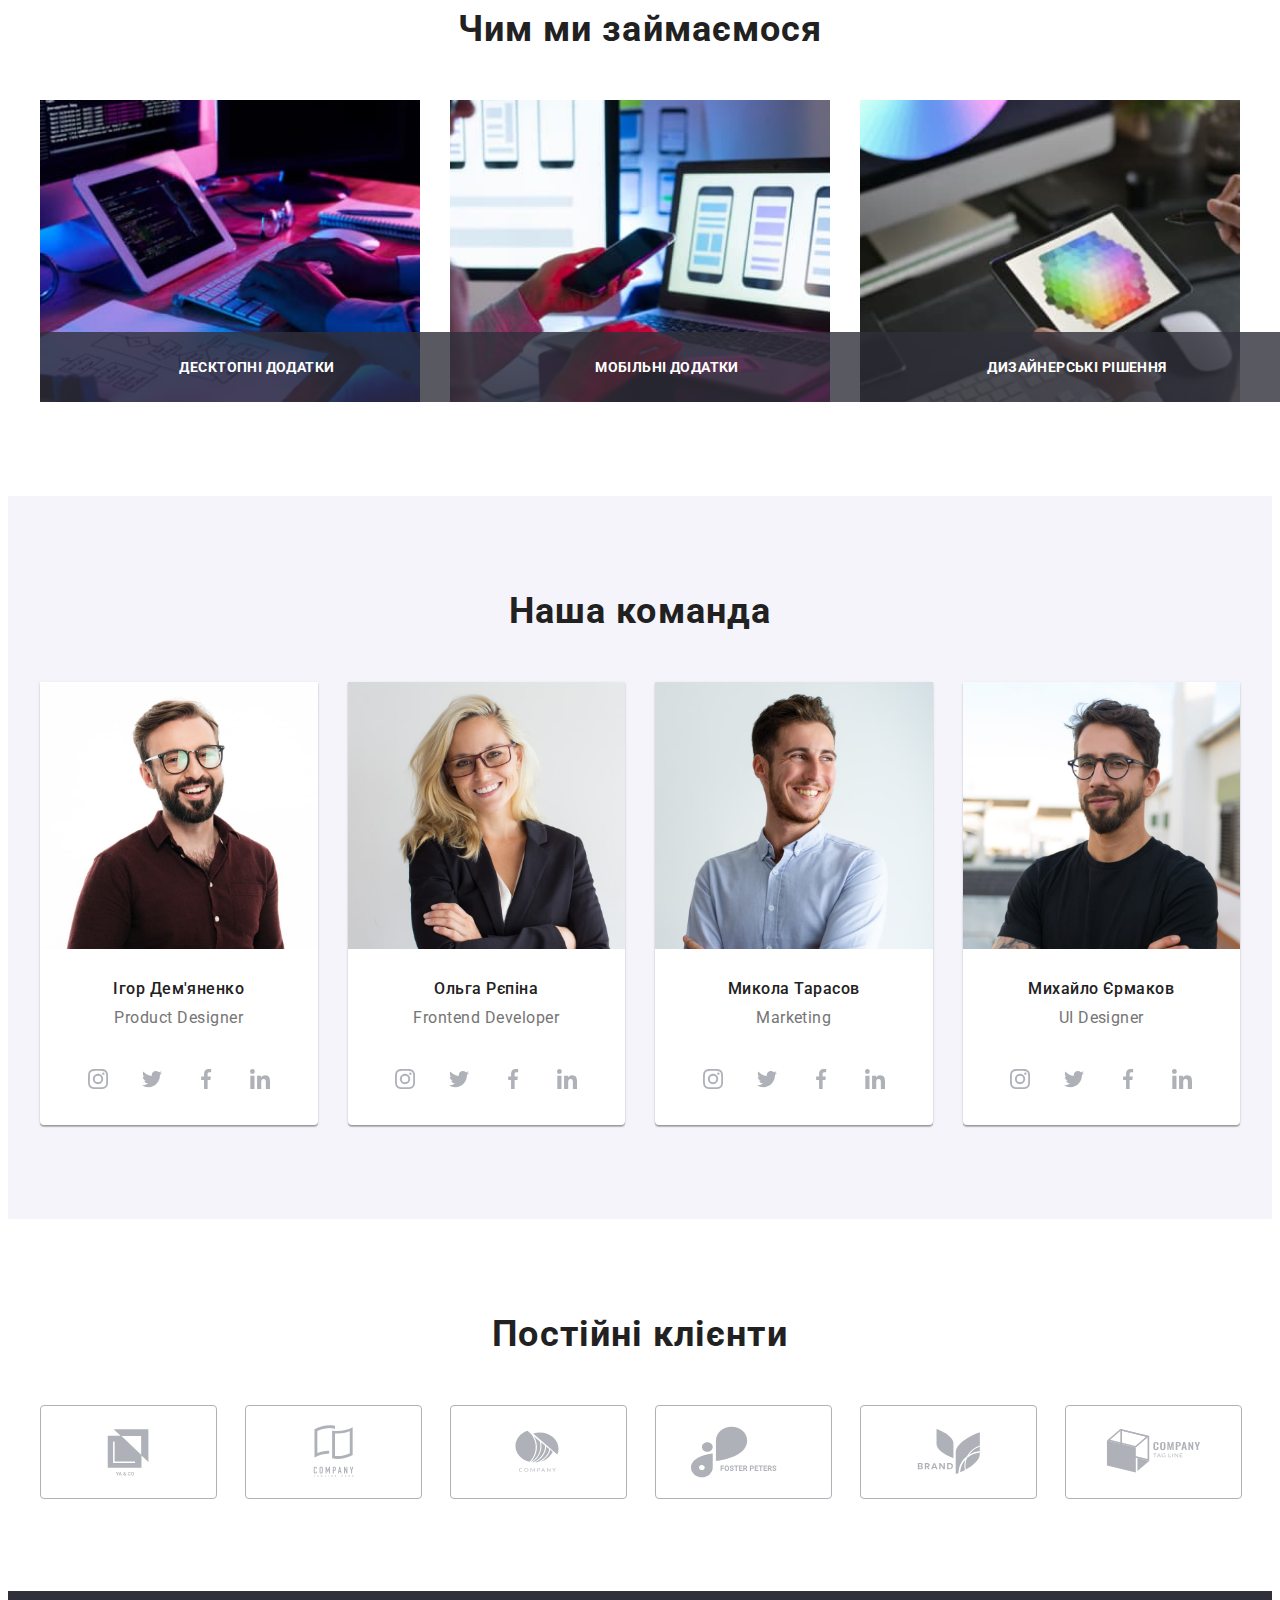
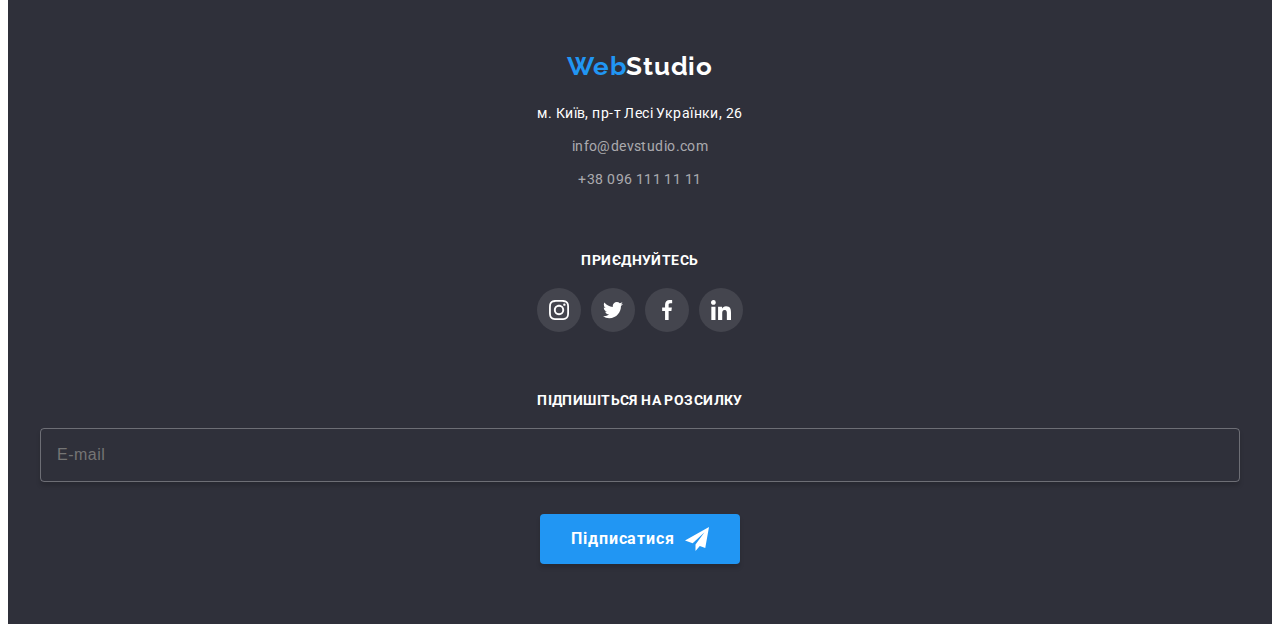
==== commit 6cb3bc4f: "not yet done" ====
--- a/index.html
+++ b/index.html
@@ -17,10 +17,11 @@
       crossorigin="anonymous"
       referrerpolicy="no-referrer"
     />
-    <link rel="stylesheet" href="./CSS/styles.css" />
+    <!-- <link rel="stylesheet" href="./CSS/styles.css" /> -->
+    <link rel="stylesheet" href="./CSS/main.min.css">
   </head>
   <body>
-    <header class="header">
+    <!-- <header class="header">
       <div class="container header-wrap">
         <a class="logo-link link" id="webstudio" href="#" lang="en"
           ><span class="logo">Web</span>Studio</a
@@ -57,9 +58,9 @@
           </li>
         </ul>
       </div>
-    </header>
+    </header> -->
     <main>
-      <section class="hero">
+      <!-- <section class="hero">
         <div class="container">
           <div class="hero-wrap">
             <h1 class="hero-title">Ефективні рішення для вашого бізнесу</h1>
@@ -68,8 +69,8 @@
             Замовити послугу
           </button>
         </div>
-      </section>
-      <section class="advantage">
+      </section> -->
+      <!-- <section class="advantage">
         <div class="container">
           <h2 class="hide">Переваги</h2>
           <ul class="advantage-list list">
@@ -102,7 +103,7 @@
             </li>
           </ul>
         </div>
-      </section>
+      </section> -->
       <section class="services">
         <div class="container">
           <h2 class="title">Чим ми займаємося</h2>
@@ -110,7 +111,6 @@
             <li class="services-iteam">
               <div class="services-top-wraper">
                 <img
-                  class="services-img"
                   src="./images/new_box1.jpg"
                   alt="Людина, яка програмує"
                   width="370"
@@ -122,7 +122,6 @@
             <li class="services-iteam">
               <div class="services-top-wraper">
                 <img
-                  class="services-img"
                   src="./images/new_box2.jpg"
                   alt="Дизайнер порівнює макети"
                   width="370"
@@ -134,7 +133,6 @@
             <li class="services-iteam">
               <div class="services-top-wraper">
                 <img
-                  class="services-img"
                   src="./images/new_box3.jpg"
                   alt="Пленшет в руках з зобраежням куба"
                   width="370"
@@ -152,7 +150,6 @@
           <ul class="team-list list">
             <li class="team-iteam">
               <img
-                class="team-img"
                 src="./images/foto_Igor_new.jpg"
                 alt="Фото Ігоря Дем'яненко"
                 width="270"
@@ -195,7 +192,6 @@
             </li>
             <li class="team-iteam">
               <img
-                class="team-img"
                 src="./images/foto_Olga_new.jpg"
                 alt="Фото Ольги Рєпіної"
                 width="270"
@@ -238,7 +234,6 @@
             </li>
             <li class="team-iteam">
               <img
-                class="team-img"
                 src="./images/foto_Mykola_new.jpg"
                 alt="Фото Миколи Тарасова"
                 width="270"
@@ -281,7 +276,6 @@
             </li>
             <li class="team-iteam">
               <img
-                class="team-img"
                 src="./images/foto_Myhailo_new.jpg"
                 alt="Фото Михайла Єрмакова"
                 width="270"
@@ -377,7 +371,7 @@
     </main>
     <footer class="footer">
       <div class="container footer-wrap">
-        <div>
+        <div class="footer-container-address">
           <a class="logo-link link footer-logo" href="#webstudio" lang="en"
             ><span class="logo">Web</span>Studio</a
           >
@@ -405,7 +399,7 @@
           </address>
         </div>
         <div class="footer-information">
-          <div>
+          <div class="footer-container-address">
             <p class="footer-soc-text">приєднуйтесь</p>
             <ul class="footer-soc-list list">
               <li class="footer-soc-iteam">
@@ -454,7 +448,7 @@
         </div>
       </div>
     </footer>
-    <div class="backdrop is-hidden" data-modal>
+    <!-- <div class="backdrop is-hidden" data-modal>
       <div class="modal">
         <button type="button" class="modal-button-exit" data-modal-close>
           <svg class="modal-icon-exit" width="11" height="11">
@@ -532,6 +526,6 @@
         </form>
       </div>
     </div>
-    <script src="./js/modal.js"></script>
+    <script src="./js/modal.js"></script> -->
   </body>
 </html>
--- a/CSS/styles.css
+++ b/CSS/styles.css
@@ -1,71 +1,16 @@
-:root {
-  --main-color: #2196f3;
-  --first-titel-color: #212121;
-  --hero-titel-color: #ffffff;
-  --first-text-color: #757575;
-  --footer-background-color: #2f303a;
-  --team-background-color: #f5f4fa;
-  --black-color: #000000;
-  --background-color-btn: #188ce8;
-  --border-color: #ECECEC; 
-  --icon-color: #AFB1B8;
-}
-
-body {
-  font-family: "Roboto", sans-serif;
-  justify-content: center;
-}
-h1,
-h2,
-h3,
-h4,
-h5,
-h6,
-p {
-  margin: 0;
-}
-ul{
-  margin: 0;
-  padding: 0;
-}
-
-address{
-  font-style: normal;
-}
-
-.container{
-  width: 1200px;
-  padding-left: 15px;
-  padding-right: 15px;
-  margin: 0 auto;
-}
-
-a.current {
-  color: var(--main-color);
-}
-
-
-
-
-.hide {
-  position: absolute;
-  white-space: nowrap;
-  width: 1px;
-  height: 1px;
-  overflow: hidden;
-  border: 0;
-  padding: 0;
-  clip: rect(0 0 0 0);
-  clip-path: inset(50%);
-  margin: -1px;
-}
-
-.link {
-  text-decoration: none;
-}
-.list {
-  list-style: none;
-}
+
+
+
+
+
+
+
+
+
+
+
+
+
 
 .header {
   border-bottom: 1px solid var(--border-color);
@@ -76,24 +21,11 @@
   align-items: center;
 }
 
-.logo-link {
-  font-family: 'Raleway';
-  font-weight: 700;
-  font-size: 26px;
-  line-height: 1.1923;
-  letter-spacing: 0.03em;
-  color: var(--black-color);
-  display: block;
-  
-}
-
 .header-wrap > a{
   padding: 24px 0;
 }
 
-.logo {
-  color: var(--main-color);
-}
+
 .header-nav {
   
 }
@@ -136,16 +68,6 @@
   color: var(--main-color);
 }
 
-a.current::after {
-  content: '';
-  border-radius: 2px;
-  width: 100%;
-  height: 4px;
-  background: var(--main-color);
-  display: flex;
-  position: relative;
-  top: 29px;
-}
 
 
 
@@ -195,7 +117,7 @@
 
 }
 .hero-button {
-  font-family: "Roboto", sans-serif;
+  font-family: var(--font-roboto);
   font-size: 16px;
   font-weight: 700;
   line-height: 1.875;
@@ -309,50 +231,7 @@
   color: var(--first-text-color);
 }
 
-.services {
-  padding-bottom: 94px;
-}
-.title {
-  text-align: center;
-  font-size: 36px;
-  font-weight: 700;
-  line-height: 1.1666;
-  letter-spacing: 0.03em;
-
-  margin-bottom: 50px;
-}
-.services-list {
-  display: flex;
-  gap: 30px;
-  justify-content: center;
-}
-.services-iteam {
-  flex-basis: calc((100% - 60px) / 3);
-}
-.services-img {
-  display: block;
-  max-width: 100%;
-}
-
-.services-top-wraper{
-  position: relative;
-}
-
-.services-top-text{
-  position: absolute;
-  font-weight: 700;
-  font-size: 14px;
-  line-height: 1.1428;
-  letter-spacing: 0.03em;
-  color: var(--hero-titel-color);
-  background-color: rgba(47, 48, 58, 0.800000011920929);
-  width: 100%;
-  text-align: center;
-  text-transform: uppercase;
-  padding: 27px;
-  bottom: 0;
-  left: 0;
-}
+
 
 .team {
   background-color: var(--team-background-color);
@@ -600,7 +479,7 @@
 
 
 .footer-subscribe {
-  font-family: "Roboto", sans-serif;
+  font-family: var(--font-roboto);
   font-style: normal;
   font-weight: 700;
   font-size: 16px;
@@ -653,7 +532,7 @@
 }
 
 .portfolio-button {
-  font-family: "Roboto", sans-serif;
+  font-family: var(--font-roboto);
   font-size: 16px;
   font-weight: 500;
   line-height: 1.625;
@@ -806,11 +685,7 @@
   
 }
 
-.is-hidden{
-  opacity: 0;
-  visibility: hidden;
-  pointer-events: none;
-}
+
 
 
 
@@ -963,7 +838,7 @@
 }
 
 .send-button{
-  font-family: "Roboto", sans-serif;
+  font-family: var(--font-roboto);
   font-weight: 700;
   font-size: 16px;
   line-height: 1.875;
--- a/CSS/main.min.css
+++ b/CSS/main.min.css
@@ -0,0 +1 @@
+body{font-family:var(--font-roboto);justify-content:center}h1,h2,h3,h4,h5,h6,p{margin:0}ul{margin:0;padding:0}address{font-style:normal}img{display:block;max-width:100%;height:auto;width:100%}.link{text-decoration:none}.list{list-style:none}.container{width:100%;padding-left:15px;padding-right:15px;margin:0 auto}@media screen and (min-width: 480px){.container{max-width:480px}}@media screen and (min-width: 768px){.container{max-width:768px}}@media screen and (min-width: 1200px){.container{max-width:1200px}}a.current{color:var(--main-color)}a.current::after{content:"";border-radius:2px;width:100%;height:4px;background:var(--main-color);display:flex;position:relative;top:29px}.logo-link{font-family:var(--font-raleway);font-weight:700;font-size:24px;line-height:1.16;letter-spacing:.03em;color:var(--black-color);display:block}@media screen and (min-width: 1200px){.logo-link{font-size:26px;line-height:1.1923}}.logo{color:var(--main-color)}.title{font-size:28px;font-weight:700;line-height:1.17;letter-spacing:.03em;text-align:center;color:var(--first-titel-color);margin-bottom:30px}@media screen and (min-width: 1200px){.title{font-size:36px;line-height:1.1666;margin-bottom:50px}}.backdrop{position:fixed;top:0;width:100%;height:100%;background:rgba(0,0,0,.200000003);transition:opacity 250ms cubic-bezier(0.4, 0, 0.2, 1),visibility 250ms cubic-bezier(0.4, 0, 0.2, 1)}.modal{width:528px;min-height:581px;background:var(--hero-titel-color);border-radius:4px;position:absolute;top:50%;left:50%;padding:40px;transform:translate(-50%, -50%) scaleY(1);box-shadow:0px 2px 1px rgba(0,0,0,.2),0px 1px 1px rgba(0,0,0,.14),0px 1px 3px rgba(0,0,0,.12);transition:transform 250ms cubic-bezier(0.4, 0, 0.2, 1)}.backdrop.is-hidden .modal{transform:translate(-50%, -50%) scaleY(1.5)}.modal-button-exit{cursor:pointer;width:30px;height:30px;position:absolute;right:8px;top:8px;border-radius:50%;border:1px solid rgba(0,0,0,.1);background-color:rgba(0,0,0,0);display:flex;justify-content:center;align-items:center;text-align:center;transition:fill 250ms cubic-bezier(0.4, 0, 0.2, 1)}.modal-button-exit:hover,.modal-button-exit:focus{fill:var(--main-color)}.modal-text{font-weight:700;font-size:20px;line-height:1.15;letter-spacing:.03em;text-align:center;margin-bottom:12px;color:var(--first-titel-color)}.modal-label{font-weight:400;font-size:12px;line-height:1.1666;letter-spacing:.01em;text-align:left;color:var(--first-text-color);display:block;position:relative;margin-bottom:4px}.modal-field{margin-bottom:10px}.modal-wraper{position:relative}.modal-input{width:100%;height:40px;border:1px solid rgba(33,33,33,.2);border-radius:4px;padding-left:42px;font-weight:400;font-size:12px;outline:rgba(0,0,0,0);transition:border-color 250ms cubic-bezier(0.4, 0, 0.2, 1)}.modal-input:hover,.modal-input:focus{border-color:var(--main-color)}.modal-icon-input{position:absolute;left:12px;top:50%;transform:translateY(-50%);transition:fill 250ms cubic-bezier(0.4, 0, 0.2, 1)}.modal-input:hover+.modal-icon-input,.modal-input:focus+.modal-icon-input{fill:var(--main-color)}.modal-field-waper{width:100%;height:138px;margin-bottom:20px}.modal-comment{font-size:12px;border:1px solid rgba(33,33,33,.2);border-radius:4px;outline:rgba(0,0,0,0);width:100%;height:120px;resize:none;padding:12px 16px;transition:border-color 250ms cubic-bezier(0.4, 0, 0.2, 1)}.modal-comment::-moz-placeholder{font-size:12px;color:rgba(117,117,117,.5)}.modal-comment::placeholder{font-size:12px;color:rgba(117,117,117,.5)}.modal-comment:hover,.modal-comment:focus{border-color:var(--main-color)}.modal-field-chek{display:flex;justify-content:center;align-items:center;margin-bottom:30px}.modal-chek-text{width:425px;font-size:14px;line-height:1.7142;letter-spacing:.03em;align-items:center;display:flex}.modal-chek-text::before{content:"";border:2px solid var(--black-color);width:16px;height:15px;border-radius:2px;margin-right:8px;transition:background-color 250ms cubic-bezier(0.4, 0, 0.2, 1)}.modal-chek:checked+.modal-chek-text::before{background-color:var(--main-color);border:none;background-image:url(../images/Chek.svg);background-repeat:no-repeat;background-position:center}.modal-chek-text>a{font-size:14px;line-height:1.7142;letter-spacing:.03em;text-align:left;color:var(--main-color);margin-left:5px}.modal-chek{display:flex}.modal-send{display:flex;align-items:center;text-align:center;justify-content:center}.send-button{font-family:var(--font-roboto);font-weight:700;font-size:16px;line-height:1.875;letter-spacing:.06em;text-align:center;cursor:pointer;color:var(--hero-titel-color);padding:10px 52px;border:none;background:#2196f3;border-radius:4px;box-shadow:0px 4px 4px rgba(0,0,0,.15);transition:background-color 250ms cubic-bezier(0.4, 0, 0.2, 1)}.send-button:hover,.send-button:focus{background-color:var(--background-color-btn)}.header{border-bottom:1px solid var(--border-color)}.header-wrap{display:flex;align-items:center}.header-wrap>a{padding:24px 0}.header-list{display:flex;gap:50px;margin-left:93px}.header-list-contacts{display:flex;gap:50px;margin-left:auto}.header-link{font-weight:500;font-size:14px;line-height:1.1428;letter-spacing:.02em;color:var(--first-titel-color);display:block;align-items:center;gap:10px;padding:32px 0 28px 0;transition:color 250ms cubic-bezier(0.4, 0, 0.2, 1)}.header-link:hover,.header-link:focus{color:var(--main-color)}.contacts>a{color:var(--first-text-color)}.header-list-contacts a.header-link{display:flex}.header-contacts-icon{fill:currentColor}.hero{max-width:1600px;background:linear-gradient(rgba(47, 48, 58, 0.4), rgba(47, 48, 58, 0.4)),url(../images/background_foto.png);background-repeat:no-repeat;background-position:center;background-size:cover;padding:200px 0;text-align:center;margin:0 auto}.hero-wrap{display:flex;justify-content:center;margin-bottom:30px}.hero-title{max-width:360px;font-weight:900;font-size:26px;line-height:1.61;letter-spacing:.06em;text-align:center;text-transform:uppercase;color:var(--hero-titel-color);display:block}.hero-button{font-family:var(--font-roboto);font-size:16px;font-weight:700;line-height:1.875;letter-spacing:.06em;color:var(--hero-titel-color);cursor:pointer;text-align:center;border:none;border-radius:4px;background:var(--main-color);box-shadow:0px 4px 4px 0px rgba(0,0,0,.15);padding:10px 32px;transition:background-color 250ms cubic-bezier(0.4, 0, 0.2, 1)}.hero-button:hover,.hero-button:focus{background-color:var(--background-color-btn)}.advantage{padding:94px 0}.advantage-list{display:flex;justify-content:center;gap:30px}.advantage-iteam{flex-basis:calc((100% - 90px)/4)}.advantage-iteam:first-child::before{content:"";width:270px;height:120px;border-radius:4px;background-color:var(--team-background-color);display:flex;margin-bottom:30px;background-image:url(../images/antenna.svg);background-repeat:no-repeat;background-position:center;background-size:70px 70px}.advantage-iteam:nth-child(2)::before{content:"";width:270px;height:120px;border-radius:4px;background-color:var(--team-background-color);display:flex;margin-bottom:30px;background-image:url(../images/clock.svg);background-repeat:no-repeat;background-position:center;background-size:70px 70px}.advantage-iteam:nth-child(3)::before{content:"";width:270px;height:120px;border-radius:4px;background-color:var(--team-background-color);display:flex;margin-bottom:30px;background-image:url(../images/diagram.svg);background-repeat:no-repeat;background-position:center;background-size:70px 70px}.advantage-iteam:last-child::before{content:"";width:270px;height:120px;border-radius:4px;background-color:var(--team-background-color);display:flex;margin-bottom:30px;background-image:url(../images/astronaut.svg);background-repeat:no-repeat;background-position:center;background-size:70px 70px}.advantage-iteam-title{font-size:14px;font-weight:700;line-height:1.1428;letter-spacing:.03em;text-transform:uppercase;color:var(--first-titel-color);margin-bottom:10px}.advantage-iteam-text{font-size:14px;line-height:1.7142;letter-spacing:.03em;color:var(--first-text-color)}.services{padding-bottom:94px;display:none}@media screen and (min-width: 1200px){.services{display:block}}.services-list{display:flex;gap:30px;justify-content:center}.services-iteam{flex-basis:calc((100% - 60px)/3)}.services-top-wraper{position:relative}.services-top-text{position:absolute;font-weight:700;font-size:14px;line-height:1.1428;letter-spacing:.03em;color:var(--hero-titel-color);background-color:rgba(47,48,58,.8000000119);width:100%;text-align:center;text-transform:uppercase;padding:27px;bottom:0;left:0}.team{background-color:var(--team-background-color);padding:60px 0}@media screen and (min-width: 1200px){.team{padding:94px 0}}.team-list{display:flex;flex-wrap:wrap;justify-content:center;gap:30px}.team-iteam{width:100%;border-radius:0px 0px 4px 4px;background:var(--hero-titel-color);box-shadow:0px 2px 1px 0px rgba(0,0,0,.2),0px 1px 1px 0px rgba(0,0,0,.14),0px 1px 3px 0px rgba(0,0,0,.12)}@media screen and (min-width: 768px){.team-iteam{flex-basis:calc((100% - 30px)/2)}}@media screen and (min-width: 1200px){.team-iteam{flex-basis:calc((100% - 90px)/4)}}.team-wraper{padding-top:30px;padding-bottom:24px;text-align:center}.team-title{font-size:16px;font-weight:500;line-height:1.1875;letter-spacing:.03em;color:var(--first-titel-color);margin-bottom:10px}.team-text{font-size:16px;line-height:1.1875;letter-spacing:.03em;color:var(--first-text-color);margin-bottom:16px}@media screen and (min-width: 1200px){.team-text{margin-bottom:30px}}.team-soc-list{display:flex;gap:10px;justify-content:center}.team-soc-iteam{width:44px;height:44px}.team-soc-link{width:100%;height:100%;border-radius:50%;display:flex;justify-content:center;align-items:center;color:var(--icon-color);transition:background-color 250ms cubic-bezier(0.4, 0, 0.2, 1)}.team-soc-link:hover,.team-soc-link:focus{background-color:var(--main-color)}.team-soc-icon{fill:currentColor;transition:fill 250ms cubic-bezier(0.4, 0, 0.2, 1)}.team-soc-link:hover>.team-soc-icon,.team-soc-link:focus>.team-soc-icon{fill:var(--hero-titel-color)}.clients{padding:60px 0}@media screen and (min-width: 1200px){.clients{padding:94px 0}}.clients-list{display:flex;flex-wrap:wrap;gap:30px;justify-content:center}@media screen and (min-width: 1200px){.clients-list{flex-wrap:nowrap}}.clients-iteam{width:170px;height:92px;flex-basis:calc((100% - 30px)/2)}@media screen and (min-width: 768px){.clients-iteam{flex-basis:calc((100% - 60px)/3)}}.clients-link{width:100%;height:100%;border-radius:4px;border:1px solid var(--icon-color);display:flex;justify-content:center;align-items:center;color:var(--icon-color);transition:background-color 250ms cubic-bezier(0.4, 0, 0.2, 1)}.clients-link:hover,.clients-link:focus{border-color:var(--main-color)}.clients-icon{fill:currentColor;transition:fill 250ms cubic-bezier(0.4, 0, 0.2, 1)}.clients-link:hover>.clients-icon,.clients-link:focus>.clients-icon{fill:var(--main-color)}.footer{background-color:var(--footer-background-color);padding:60px 0;justify-content:center;text-align:center;align-items:center}.footer-container-address{margin-bottom:60px}a.logo-link.link.footer-logo{color:var(--hero-titel-color);display:block;margin-bottom:20px}.footer-iteam:not(:last-child){margin-bottom:8px}@media screen and (min-width: 1200px){.footer-iteam:not(:last-child){margin-bottom:9px}}.footer-link{font-size:14px;line-height:1.7142;letter-spacing:.03em;color:rgba(255,255,255,.6);transition:color 250ms cubic-bezier(0.4, 0, 0.2, 1)}.footer-link:hover,.footer-link:focus{color:var(--main-color)}.footer-address{color:var(--hero-titel-color)}.footer-soc-text{font-size:14px;font-weight:700;line-height:1.1428;letter-spacing:.03em;text-align:center;text-transform:uppercase;color:var(--hero-titel-color);margin-bottom:20px}.footer-soc-list{display:flex;gap:10px;justify-content:center}.footer-soc-iteam{width:44px;height:44px}.footer-soc-link{width:100%;height:100%;border-radius:50%;background-color:rgba(255,255,255,.1);color:var(--hero-titel-color);display:flex;justify-content:center;align-items:center;transition:background-color 250ms cubic-bezier(0.4, 0, 0.2, 1)}.footer-soc-link:hover,.footer-soc-link:focus{background-color:var(--main-color)}.footer-soc-icon{fill:currentColor;transition:fill 250ms cubic-bezier(0.4, 0, 0.2, 1)}.footer-soc-link:hover>.footer-soc-icon,.footer-soc-link:focus>.footer-soc-icon{fill:var(--hero-titel-color)}.footer-form{display:flex;flex-wrap:wrap;justify-content:center;align-items:center;gap:12px}.footer-input{width:100%;height:50px;background:rgba(0,0,0,0);border:1px solid rgba(255,255,255,.3);border-radius:4px;box-shadow:0px 4px 4px rgba(0,0,0,.15);padding-left:16px;color:rgba(255,255,255,.6000000238);outline:rgba(0,0,0,0);font-weight:400;font-size:16px;line-height:1.6666;letter-spacing:.03em;text-align:left;margin-bottom:20px;transition:border-color 250ms cubic-bezier(0.4, 0, 0.2, 1)}.footer-input:hover,.footer-input:focus{border-color:var(--main-color)}.footer-subscribe{font-family:var(--font-roboto);font-style:normal;font-weight:700;font-size:16px;line-height:1.875;letter-spacing:.06em;text-align:center;cursor:pointer;width:200px;padding:10px 28px;background-color:var(--main-color);border:none;border-radius:4px;box-shadow:0px 4px 4px rgba(0,0,0,.15);color:var(--hero-titel-color);display:flex;justify-content:center;align-items:center;transition:background-color 250ms cubic-bezier(0.4, 0, 0.2, 1)}.footer-subscribe::after{content:"";width:24px;height:24px;background-image:url(../images/telegram.svg);background-position:right;background-repeat:no-repeat;margin-left:10px}.footer-subscribe:hover,.footer-subscribe:focus{background-color:var(--background-color-btn)}.portfolio{padding:94px 0}.portfolio-list-button{display:flex;gap:8px;justify-content:center;margin-bottom:56px}.portfolio-button{font-family:var(--font-roboto);font-size:16px;font-weight:500;line-height:1.625;letter-spacing:.03em;color:var(--first-titel-color);background-color:var(--team-background-color);border:none;cursor:pointer;border-radius:4px;text-align:center;padding:6px 22px;transition:color 250ms cubic-bezier(0.4, 0, 0.2, 1),background-color 250ms cubic-bezier(0.4, 0, 0.2, 1)}.portfolio-button:hover,.portfolio-button:focus{color:var(--hero-titel-color);background:var(--main-color);box-shadow:0px 2px 2px 0px rgba(0,0,0,.12),0px 1px 2px 0px rgba(0,0,0,.08),0px 3px 1px 0px rgba(0,0,0,.1)}.portfolio-list{flex-wrap:wrap;display:flex;gap:30px;justify-content:center}.portfolio-iteam{flex-basis:calc((100% - 60px)/3)}.portfolio-hover-wrap{position:relative;overflow:hidden}.portfolio-link{display:block;text-decoration:none;transition:box-shadow 250ms cubic-bezier(0.4, 0, 0.2, 1)}.portfolio-link:hover,.portfolio-link:focus{box-shadow:1px 4px 6px 0px rgba(0,0,0,.16),0px 4px 4px 0px rgba(0,0,0,.06),0px 1px 1px 0px rgba(0,0,0,.12)}.portfolio-img{max-width:100%}.portfolio-hover-text{font-size:18px;line-height:1.5555;letter-spacing:.03em;color:var(--hero-titel-color);background:rgba(33,150,243,.8999999762);padding:63px 24px;position:absolute;top:0;width:100%;height:100%;transform:translateY(100%);transition:transform 250ms cubic-bezier(0.4, 0, 0.2, 1)}.portfolio-link:hover .portfolio-hover-text,.portfolio-link:focus .portfolio-hover-text{transform:translateY(0)}.portfolio-wraper-image{border-bottom:1px solid var(--border-color);border-left:1px solid var(--border-color);border-right:1px solid var(--border-color);padding:20px 24px;border-top:0}.portfolio-titel{font-size:18px;line-height:2;letter-spacing:.06em;color:var(--first-titel-color);margin-bottom:4px}.portfolio-text{font-size:16px;line-height:1.875;letter-spacing:.03em;color:var(--first-text-color)}:root{--main-color: #2196f3;--first-titel-color: #212121;--hero-titel-color: #ffffff;--first-text-color: #757575;--footer-background-color: #2f303a;--team-background-color: #f5f4fa;--black-color: #000000;--background-color-btn: #188ce8;--border-color: #ECECEC;--icon-color: #AFB1B8;--font-roboto: "Roboto", sans-serif;--font-raleway: "Raleway"}.is-hidden{opacity:0;visibility:hidden;pointer-events:none}.hide{position:absolute;white-space:nowrap;width:1px;height:1px;overflow:hidden;border:0;padding:0;clip:rect(0 0 0 0);-webkit-clip-path:inset(50%);clip-path:inset(50%);margin:-1px}/*# sourceMappingURL=main.min.css.map */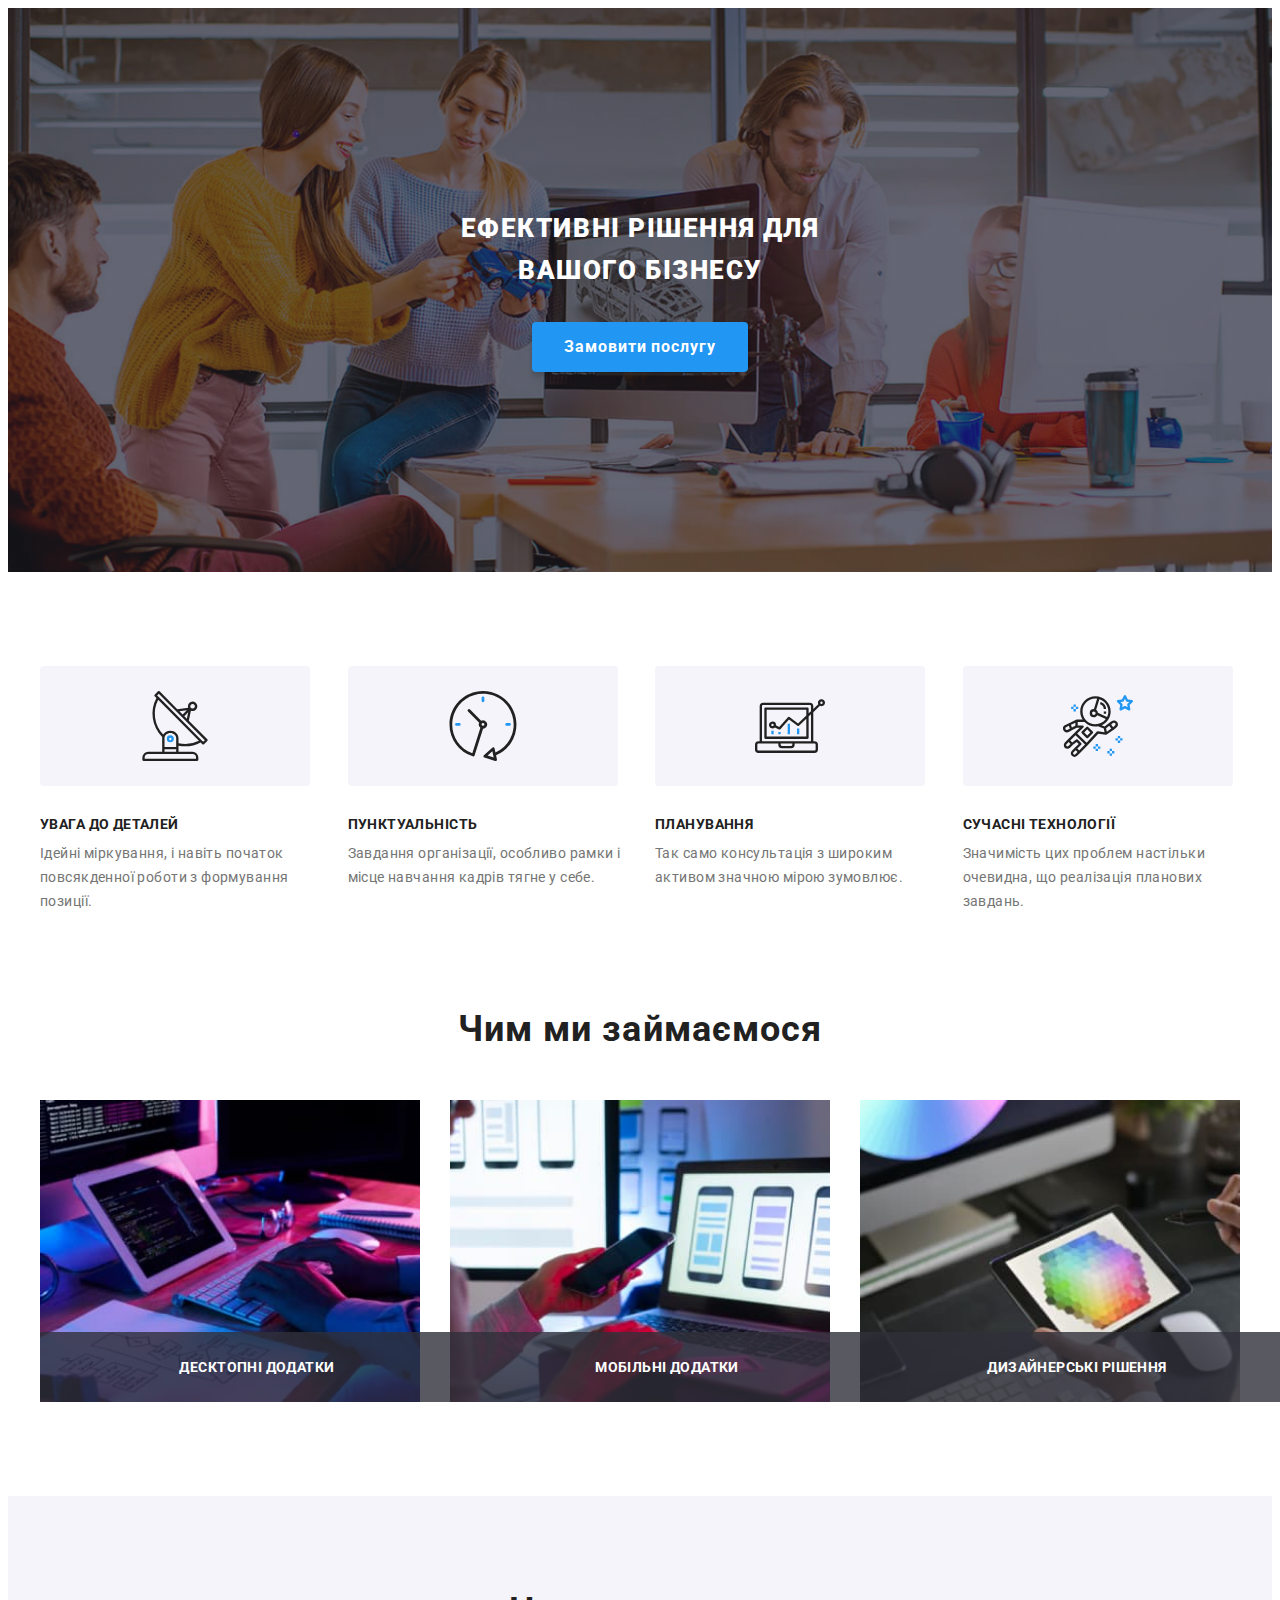
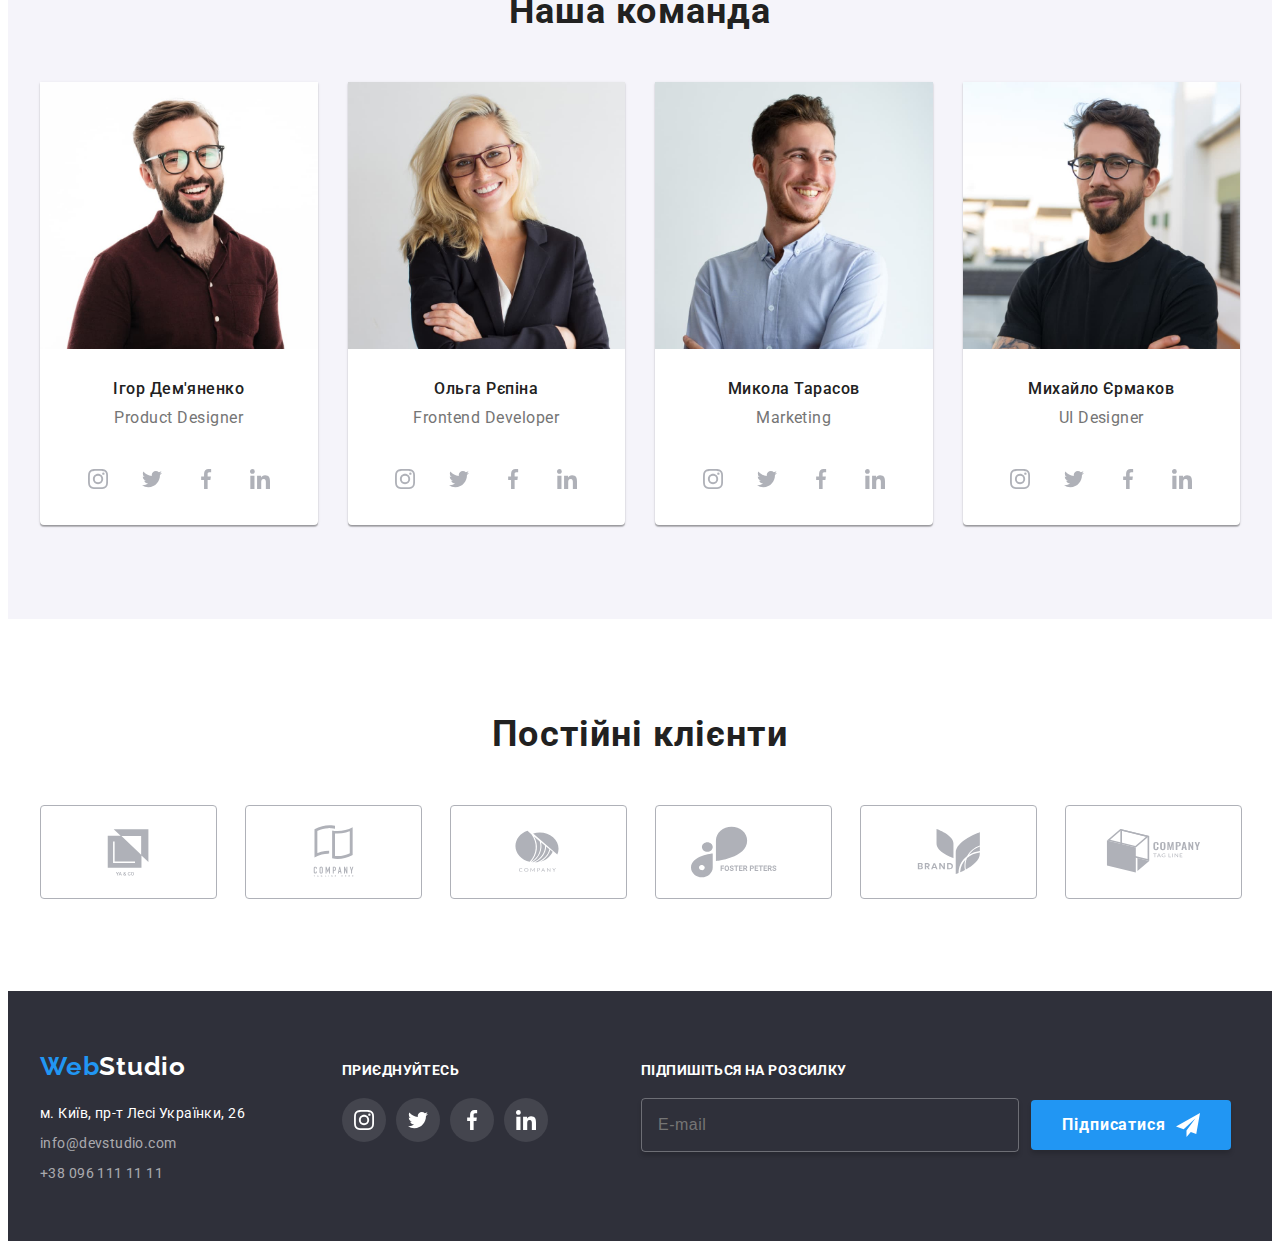
==== commit 9b03a3ca: "not yet" ====
--- a/index.html
+++ b/index.html
@@ -18,7 +18,7 @@
       referrerpolicy="no-referrer"
     />
     <!-- <link rel="stylesheet" href="./CSS/styles.css" /> -->
-    <link rel="stylesheet" href="./CSS/main.min.css">
+    <link rel="stylesheet" href="./CSS/main.min.css" />
   </head>
   <body>
     <!-- <header class="header">
@@ -60,7 +60,7 @@
       </div>
     </header> -->
     <main>
-      <!-- <section class="hero">
+      <section class="hero">
         <div class="container">
           <div class="hero-wrap">
             <h1 class="hero-title">Ефективні рішення для вашого бізнесу</h1>
@@ -69,8 +69,8 @@
             Замовити послугу
           </button>
         </div>
-      </section> -->
-      <!-- <section class="advantage">
+      </section>
+      <section class="advantage">
         <div class="container">
           <h2 class="hide">Переваги</h2>
           <ul class="advantage-list list">
@@ -103,7 +103,7 @@
             </li>
           </ul>
         </div>
-      </section> -->
+      </section>
       <section class="services">
         <div class="container">
           <h2 class="title">Чим ми займаємося</h2>
@@ -372,34 +372,36 @@
     <footer class="footer">
       <div class="container footer-wrap">
         <div class="footer-container-address">
-          <a class="logo-link link footer-logo" href="#webstudio" lang="en"
-            ><span class="logo">Web</span>Studio</a
-          >
-          <address class="footer-address" id="contacts">
-            <ul class="footer-list list">
-              <li class="footer-iteam">
-                <a
-                  class="footer-link link footer-address"
-                  href="https://www.bing.com/maps?osid=c63089d1-bdf8-47fa-8909-ece39b428c00&cp=50.42718~30.53534&lvl=17&pi=0&v=2&sV=2&form=S00027"
-                >
-                  м. Київ, пр-т Лесі Українки, 26
-                </a>
-              </li>
-              <li class="footer-iteam">
-                <a class="footer-link link" href="mailto:info@devstudio.com"
-                  >info@devstudio.com</a
-                >
-              </li>
-              <li class="footer-iteam">
-                <a class="footer-link link" href="tel:+380961111111"
-                  >+38 096 111 11 11</a
-                >
-              </li>
-            </ul>
-          </address>
-        </div>
-        <div class="footer-information">
-          <div class="footer-container-address">
+          <div class="footer-block-address">
+            <a class="logo-link link footer-logo" href="#webstudio" lang="en"
+              ><span class="logo">Web</span>Studio</a
+            >
+            <address class="footer-address-list" id="contacts">
+              <ul class="footer-list list">
+                <li class="footer-iteam">
+                  <a
+                    class="footer-link link footer-address"
+                    href="https://www.bing.com/maps?osid=c63089d1-bdf8-47fa-8909-ece39b428c00&cp=50.42718~30.53534&lvl=17&pi=0&v=2&sV=2&form=S00027"
+                  >
+                    м. Київ, пр-т Лесі Українки, 26
+                  </a>
+                </li>
+                <li class="footer-iteam">
+                  <a class="footer-link link" href="mailto:info@devstudio.com"
+                    >info@devstudio.com</a
+                  >
+                </li>
+                <li class="footer-iteam">
+                  <a class="footer-link link" href="tel:+380961111111"
+                    >+38 096 111 11 11</a
+                  >
+                </li>
+              </ul>
+            </address>
+          </div>
+        </div>
+        <div class="footer-container-address footer-block-soc">
+          <div>
             <p class="footer-soc-text">приєднуйтесь</p>
             <ul class="footer-soc-list list">
               <li class="footer-soc-iteam">
@@ -432,6 +434,8 @@
               </li>
             </ul>
           </div>
+        </div>
+        <div class="footer-container-address footer-block-form">
           <div>
             <p class="footer-soc-text">Підпишіться на розсилку</p>
             <form class="footer-form">
@@ -441,8 +445,7 @@
                 placeholder="E-mail"
                 class="footer-input"
               />
-              <button type="submit" class="footer-subscribe">
-                Підписатися</button>
+              <button type="submit" class="footer-subscribe">Підписатися</button>
             </form>
           </div>
         </div>
--- a/CSS/main.min.css
+++ b/CSS/main.min.css
@@ -1 +1 @@
-body{font-family:var(--font-roboto);justify-content:center}h1,h2,h3,h4,h5,h6,p{margin:0}ul{margin:0;padding:0}address{font-style:normal}img{display:block;max-width:100%;height:auto;width:100%}.link{text-decoration:none}.list{list-style:none}.container{width:100%;padding-left:15px;padding-right:15px;margin:0 auto}@media screen and (min-width: 480px){.container{max-width:480px}}@media screen and (min-width: 768px){.container{max-width:768px}}@media screen and (min-width: 1200px){.container{max-width:1200px}}a.current{color:var(--main-color)}a.current::after{content:"";border-radius:2px;width:100%;height:4px;background:var(--main-color);display:flex;position:relative;top:29px}.logo-link{font-family:var(--font-raleway);font-weight:700;font-size:24px;line-height:1.16;letter-spacing:.03em;color:var(--black-color);display:block}@media screen and (min-width: 1200px){.logo-link{font-size:26px;line-height:1.1923}}.logo{color:var(--main-color)}.title{font-size:28px;font-weight:700;line-height:1.17;letter-spacing:.03em;text-align:center;color:var(--first-titel-color);margin-bottom:30px}@media screen and (min-width: 1200px){.title{font-size:36px;line-height:1.1666;margin-bottom:50px}}.backdrop{position:fixed;top:0;width:100%;height:100%;background:rgba(0,0,0,.200000003);transition:opacity 250ms cubic-bezier(0.4, 0, 0.2, 1),visibility 250ms cubic-bezier(0.4, 0, 0.2, 1)}.modal{width:528px;min-height:581px;background:var(--hero-titel-color);border-radius:4px;position:absolute;top:50%;left:50%;padding:40px;transform:translate(-50%, -50%) scaleY(1);box-shadow:0px 2px 1px rgba(0,0,0,.2),0px 1px 1px rgba(0,0,0,.14),0px 1px 3px rgba(0,0,0,.12);transition:transform 250ms cubic-bezier(0.4, 0, 0.2, 1)}.backdrop.is-hidden .modal{transform:translate(-50%, -50%) scaleY(1.5)}.modal-button-exit{cursor:pointer;width:30px;height:30px;position:absolute;right:8px;top:8px;border-radius:50%;border:1px solid rgba(0,0,0,.1);background-color:rgba(0,0,0,0);display:flex;justify-content:center;align-items:center;text-align:center;transition:fill 250ms cubic-bezier(0.4, 0, 0.2, 1)}.modal-button-exit:hover,.modal-button-exit:focus{fill:var(--main-color)}.modal-text{font-weight:700;font-size:20px;line-height:1.15;letter-spacing:.03em;text-align:center;margin-bottom:12px;color:var(--first-titel-color)}.modal-label{font-weight:400;font-size:12px;line-height:1.1666;letter-spacing:.01em;text-align:left;color:var(--first-text-color);display:block;position:relative;margin-bottom:4px}.modal-field{margin-bottom:10px}.modal-wraper{position:relative}.modal-input{width:100%;height:40px;border:1px solid rgba(33,33,33,.2);border-radius:4px;padding-left:42px;font-weight:400;font-size:12px;outline:rgba(0,0,0,0);transition:border-color 250ms cubic-bezier(0.4, 0, 0.2, 1)}.modal-input:hover,.modal-input:focus{border-color:var(--main-color)}.modal-icon-input{position:absolute;left:12px;top:50%;transform:translateY(-50%);transition:fill 250ms cubic-bezier(0.4, 0, 0.2, 1)}.modal-input:hover+.modal-icon-input,.modal-input:focus+.modal-icon-input{fill:var(--main-color)}.modal-field-waper{width:100%;height:138px;margin-bottom:20px}.modal-comment{font-size:12px;border:1px solid rgba(33,33,33,.2);border-radius:4px;outline:rgba(0,0,0,0);width:100%;height:120px;resize:none;padding:12px 16px;transition:border-color 250ms cubic-bezier(0.4, 0, 0.2, 1)}.modal-comment::-moz-placeholder{font-size:12px;color:rgba(117,117,117,.5)}.modal-comment::placeholder{font-size:12px;color:rgba(117,117,117,.5)}.modal-comment:hover,.modal-comment:focus{border-color:var(--main-color)}.modal-field-chek{display:flex;justify-content:center;align-items:center;margin-bottom:30px}.modal-chek-text{width:425px;font-size:14px;line-height:1.7142;letter-spacing:.03em;align-items:center;display:flex}.modal-chek-text::before{content:"";border:2px solid var(--black-color);width:16px;height:15px;border-radius:2px;margin-right:8px;transition:background-color 250ms cubic-bezier(0.4, 0, 0.2, 1)}.modal-chek:checked+.modal-chek-text::before{background-color:var(--main-color);border:none;background-image:url(../images/Chek.svg);background-repeat:no-repeat;background-position:center}.modal-chek-text>a{font-size:14px;line-height:1.7142;letter-spacing:.03em;text-align:left;color:var(--main-color);margin-left:5px}.modal-chek{display:flex}.modal-send{display:flex;align-items:center;text-align:center;justify-content:center}.send-button{font-family:var(--font-roboto);font-weight:700;font-size:16px;line-height:1.875;letter-spacing:.06em;text-align:center;cursor:pointer;color:var(--hero-titel-color);padding:10px 52px;border:none;background:#2196f3;border-radius:4px;box-shadow:0px 4px 4px rgba(0,0,0,.15);transition:background-color 250ms cubic-bezier(0.4, 0, 0.2, 1)}.send-button:hover,.send-button:focus{background-color:var(--background-color-btn)}.header{border-bottom:1px solid var(--border-color)}.header-wrap{display:flex;align-items:center}.header-wrap>a{padding:24px 0}.header-list{display:flex;gap:50px;margin-left:93px}.header-list-contacts{display:flex;gap:50px;margin-left:auto}.header-link{font-weight:500;font-size:14px;line-height:1.1428;letter-spacing:.02em;color:var(--first-titel-color);display:block;align-items:center;gap:10px;padding:32px 0 28px 0;transition:color 250ms cubic-bezier(0.4, 0, 0.2, 1)}.header-link:hover,.header-link:focus{color:var(--main-color)}.contacts>a{color:var(--first-text-color)}.header-list-contacts a.header-link{display:flex}.header-contacts-icon{fill:currentColor}.hero{max-width:1600px;background:linear-gradient(rgba(47, 48, 58, 0.4), rgba(47, 48, 58, 0.4)),url(../images/background_foto.png);background-repeat:no-repeat;background-position:center;background-size:cover;padding:200px 0;text-align:center;margin:0 auto}.hero-wrap{display:flex;justify-content:center;margin-bottom:30px}.hero-title{max-width:360px;font-weight:900;font-size:26px;line-height:1.61;letter-spacing:.06em;text-align:center;text-transform:uppercase;color:var(--hero-titel-color);display:block}.hero-button{font-family:var(--font-roboto);font-size:16px;font-weight:700;line-height:1.875;letter-spacing:.06em;color:var(--hero-titel-color);cursor:pointer;text-align:center;border:none;border-radius:4px;background:var(--main-color);box-shadow:0px 4px 4px 0px rgba(0,0,0,.15);padding:10px 32px;transition:background-color 250ms cubic-bezier(0.4, 0, 0.2, 1)}.hero-button:hover,.hero-button:focus{background-color:var(--background-color-btn)}.advantage{padding:94px 0}.advantage-list{display:flex;justify-content:center;gap:30px}.advantage-iteam{flex-basis:calc((100% - 90px)/4)}.advantage-iteam:first-child::before{content:"";width:270px;height:120px;border-radius:4px;background-color:var(--team-background-color);display:flex;margin-bottom:30px;background-image:url(../images/antenna.svg);background-repeat:no-repeat;background-position:center;background-size:70px 70px}.advantage-iteam:nth-child(2)::before{content:"";width:270px;height:120px;border-radius:4px;background-color:var(--team-background-color);display:flex;margin-bottom:30px;background-image:url(../images/clock.svg);background-repeat:no-repeat;background-position:center;background-size:70px 70px}.advantage-iteam:nth-child(3)::before{content:"";width:270px;height:120px;border-radius:4px;background-color:var(--team-background-color);display:flex;margin-bottom:30px;background-image:url(../images/diagram.svg);background-repeat:no-repeat;background-position:center;background-size:70px 70px}.advantage-iteam:last-child::before{content:"";width:270px;height:120px;border-radius:4px;background-color:var(--team-background-color);display:flex;margin-bottom:30px;background-image:url(../images/astronaut.svg);background-repeat:no-repeat;background-position:center;background-size:70px 70px}.advantage-iteam-title{font-size:14px;font-weight:700;line-height:1.1428;letter-spacing:.03em;text-transform:uppercase;color:var(--first-titel-color);margin-bottom:10px}.advantage-iteam-text{font-size:14px;line-height:1.7142;letter-spacing:.03em;color:var(--first-text-color)}.services{padding-bottom:94px;display:none}@media screen and (min-width: 1200px){.services{display:block}}.services-list{display:flex;gap:30px;justify-content:center}.services-iteam{flex-basis:calc((100% - 60px)/3)}.services-top-wraper{position:relative}.services-top-text{position:absolute;font-weight:700;font-size:14px;line-height:1.1428;letter-spacing:.03em;color:var(--hero-titel-color);background-color:rgba(47,48,58,.8000000119);width:100%;text-align:center;text-transform:uppercase;padding:27px;bottom:0;left:0}.team{background-color:var(--team-background-color);padding:60px 0}@media screen and (min-width: 1200px){.team{padding:94px 0}}.team-list{display:flex;flex-wrap:wrap;justify-content:center;gap:30px}.team-iteam{width:100%;border-radius:0px 0px 4px 4px;background:var(--hero-titel-color);box-shadow:0px 2px 1px 0px rgba(0,0,0,.2),0px 1px 1px 0px rgba(0,0,0,.14),0px 1px 3px 0px rgba(0,0,0,.12)}@media screen and (min-width: 768px){.team-iteam{flex-basis:calc((100% - 30px)/2)}}@media screen and (min-width: 1200px){.team-iteam{flex-basis:calc((100% - 90px)/4)}}.team-wraper{padding-top:30px;padding-bottom:24px;text-align:center}.team-title{font-size:16px;font-weight:500;line-height:1.1875;letter-spacing:.03em;color:var(--first-titel-color);margin-bottom:10px}.team-text{font-size:16px;line-height:1.1875;letter-spacing:.03em;color:var(--first-text-color);margin-bottom:16px}@media screen and (min-width: 1200px){.team-text{margin-bottom:30px}}.team-soc-list{display:flex;gap:10px;justify-content:center}.team-soc-iteam{width:44px;height:44px}.team-soc-link{width:100%;height:100%;border-radius:50%;display:flex;justify-content:center;align-items:center;color:var(--icon-color);transition:background-color 250ms cubic-bezier(0.4, 0, 0.2, 1)}.team-soc-link:hover,.team-soc-link:focus{background-color:var(--main-color)}.team-soc-icon{fill:currentColor;transition:fill 250ms cubic-bezier(0.4, 0, 0.2, 1)}.team-soc-link:hover>.team-soc-icon,.team-soc-link:focus>.team-soc-icon{fill:var(--hero-titel-color)}.clients{padding:60px 0}@media screen and (min-width: 1200px){.clients{padding:94px 0}}.clients-list{display:flex;flex-wrap:wrap;gap:30px;justify-content:center}@media screen and (min-width: 1200px){.clients-list{flex-wrap:nowrap}}.clients-iteam{width:170px;height:92px;flex-basis:calc((100% - 30px)/2)}@media screen and (min-width: 768px){.clients-iteam{flex-basis:calc((100% - 60px)/3)}}.clients-link{width:100%;height:100%;border-radius:4px;border:1px solid var(--icon-color);display:flex;justify-content:center;align-items:center;color:var(--icon-color);transition:background-color 250ms cubic-bezier(0.4, 0, 0.2, 1)}.clients-link:hover,.clients-link:focus{border-color:var(--main-color)}.clients-icon{fill:currentColor;transition:fill 250ms cubic-bezier(0.4, 0, 0.2, 1)}.clients-link:hover>.clients-icon,.clients-link:focus>.clients-icon{fill:var(--main-color)}.footer{background-color:var(--footer-background-color);padding:60px 0;justify-content:center;text-align:center;align-items:center}.footer-container-address{margin-bottom:60px}a.logo-link.link.footer-logo{color:var(--hero-titel-color);display:block;margin-bottom:20px}.footer-iteam:not(:last-child){margin-bottom:8px}@media screen and (min-width: 1200px){.footer-iteam:not(:last-child){margin-bottom:9px}}.footer-link{font-size:14px;line-height:1.7142;letter-spacing:.03em;color:rgba(255,255,255,.6);transition:color 250ms cubic-bezier(0.4, 0, 0.2, 1)}.footer-link:hover,.footer-link:focus{color:var(--main-color)}.footer-address{color:var(--hero-titel-color)}.footer-soc-text{font-size:14px;font-weight:700;line-height:1.1428;letter-spacing:.03em;text-align:center;text-transform:uppercase;color:var(--hero-titel-color);margin-bottom:20px}.footer-soc-list{display:flex;gap:10px;justify-content:center}.footer-soc-iteam{width:44px;height:44px}.footer-soc-link{width:100%;height:100%;border-radius:50%;background-color:rgba(255,255,255,.1);color:var(--hero-titel-color);display:flex;justify-content:center;align-items:center;transition:background-color 250ms cubic-bezier(0.4, 0, 0.2, 1)}.footer-soc-link:hover,.footer-soc-link:focus{background-color:var(--main-color)}.footer-soc-icon{fill:currentColor;transition:fill 250ms cubic-bezier(0.4, 0, 0.2, 1)}.footer-soc-link:hover>.footer-soc-icon,.footer-soc-link:focus>.footer-soc-icon{fill:var(--hero-titel-color)}.footer-form{display:flex;flex-wrap:wrap;justify-content:center;align-items:center;gap:12px}.footer-input{width:100%;height:50px;background:rgba(0,0,0,0);border:1px solid rgba(255,255,255,.3);border-radius:4px;box-shadow:0px 4px 4px rgba(0,0,0,.15);padding-left:16px;color:rgba(255,255,255,.6000000238);outline:rgba(0,0,0,0);font-weight:400;font-size:16px;line-height:1.6666;letter-spacing:.03em;text-align:left;margin-bottom:20px;transition:border-color 250ms cubic-bezier(0.4, 0, 0.2, 1)}.footer-input:hover,.footer-input:focus{border-color:var(--main-color)}.footer-subscribe{font-family:var(--font-roboto);font-style:normal;font-weight:700;font-size:16px;line-height:1.875;letter-spacing:.06em;text-align:center;cursor:pointer;width:200px;padding:10px 28px;background-color:var(--main-color);border:none;border-radius:4px;box-shadow:0px 4px 4px rgba(0,0,0,.15);color:var(--hero-titel-color);display:flex;justify-content:center;align-items:center;transition:background-color 250ms cubic-bezier(0.4, 0, 0.2, 1)}.footer-subscribe::after{content:"";width:24px;height:24px;background-image:url(../images/telegram.svg);background-position:right;background-repeat:no-repeat;margin-left:10px}.footer-subscribe:hover,.footer-subscribe:focus{background-color:var(--background-color-btn)}.portfolio{padding:94px 0}.portfolio-list-button{display:flex;gap:8px;justify-content:center;margin-bottom:56px}.portfolio-button{font-family:var(--font-roboto);font-size:16px;font-weight:500;line-height:1.625;letter-spacing:.03em;color:var(--first-titel-color);background-color:var(--team-background-color);border:none;cursor:pointer;border-radius:4px;text-align:center;padding:6px 22px;transition:color 250ms cubic-bezier(0.4, 0, 0.2, 1),background-color 250ms cubic-bezier(0.4, 0, 0.2, 1)}.portfolio-button:hover,.portfolio-button:focus{color:var(--hero-titel-color);background:var(--main-color);box-shadow:0px 2px 2px 0px rgba(0,0,0,.12),0px 1px 2px 0px rgba(0,0,0,.08),0px 3px 1px 0px rgba(0,0,0,.1)}.portfolio-list{flex-wrap:wrap;display:flex;gap:30px;justify-content:center}.portfolio-iteam{flex-basis:calc((100% - 60px)/3)}.portfolio-hover-wrap{position:relative;overflow:hidden}.portfolio-link{display:block;text-decoration:none;transition:box-shadow 250ms cubic-bezier(0.4, 0, 0.2, 1)}.portfolio-link:hover,.portfolio-link:focus{box-shadow:1px 4px 6px 0px rgba(0,0,0,.16),0px 4px 4px 0px rgba(0,0,0,.06),0px 1px 1px 0px rgba(0,0,0,.12)}.portfolio-img{max-width:100%}.portfolio-hover-text{font-size:18px;line-height:1.5555;letter-spacing:.03em;color:var(--hero-titel-color);background:rgba(33,150,243,.8999999762);padding:63px 24px;position:absolute;top:0;width:100%;height:100%;transform:translateY(100%);transition:transform 250ms cubic-bezier(0.4, 0, 0.2, 1)}.portfolio-link:hover .portfolio-hover-text,.portfolio-link:focus .portfolio-hover-text{transform:translateY(0)}.portfolio-wraper-image{border-bottom:1px solid var(--border-color);border-left:1px solid var(--border-color);border-right:1px solid var(--border-color);padding:20px 24px;border-top:0}.portfolio-titel{font-size:18px;line-height:2;letter-spacing:.06em;color:var(--first-titel-color);margin-bottom:4px}.portfolio-text{font-size:16px;line-height:1.875;letter-spacing:.03em;color:var(--first-text-color)}:root{--main-color: #2196f3;--first-titel-color: #212121;--hero-titel-color: #ffffff;--first-text-color: #757575;--footer-background-color: #2f303a;--team-background-color: #f5f4fa;--black-color: #000000;--background-color-btn: #188ce8;--border-color: #ECECEC;--icon-color: #AFB1B8;--font-roboto: "Roboto", sans-serif;--font-raleway: "Raleway"}.is-hidden{opacity:0;visibility:hidden;pointer-events:none}.hide{position:absolute;white-space:nowrap;width:1px;height:1px;overflow:hidden;border:0;padding:0;clip:rect(0 0 0 0);-webkit-clip-path:inset(50%);clip-path:inset(50%);margin:-1px}/*# sourceMappingURL=main.min.css.map */+body{font-family:var(--font-roboto);justify-content:center}h1,h2,h3,h4,h5,h6,p{margin:0}ul{margin:0;padding:0}address{font-style:normal}img{display:block;max-width:100%;height:auto;width:100%}.link{text-decoration:none}.list{list-style:none}.container{width:100%;padding-left:15px;padding-right:15px;margin:0 auto}@media screen and (min-width: 480px){.container{max-width:480px}}@media screen and (min-width: 768px){.container{max-width:768px}}@media screen and (min-width: 1200px){.container{max-width:1200px}}a.current{color:var(--main-color)}a.current::after{content:"";border-radius:2px;width:100%;height:4px;background:var(--main-color);display:flex;position:relative;top:29px}.logo-link{font-family:var(--font-raleway);font-weight:700;font-size:24px;line-height:1.16;letter-spacing:.03em;color:var(--black-color);display:block}@media screen and (min-width: 1200px){.logo-link{font-size:26px;line-height:1.1923}}.logo{color:var(--main-color)}.title{font-size:28px;font-weight:700;line-height:1.17;letter-spacing:.03em;text-align:center;color:var(--first-titel-color);margin-bottom:30px}@media screen and (min-width: 1200px){.title{font-size:36px;line-height:1.1666;margin-bottom:50px}}.backdrop{position:fixed;top:0;width:100%;height:100%;background:rgba(0,0,0,.200000003);transition:opacity 250ms cubic-bezier(0.4, 0, 0.2, 1),visibility 250ms cubic-bezier(0.4, 0, 0.2, 1)}.modal{width:528px;min-height:581px;background:var(--hero-titel-color);border-radius:4px;position:absolute;top:50%;left:50%;padding:40px;transform:translate(-50%, -50%) scaleY(1);box-shadow:0px 2px 1px rgba(0,0,0,.2),0px 1px 1px rgba(0,0,0,.14),0px 1px 3px rgba(0,0,0,.12);transition:transform 250ms cubic-bezier(0.4, 0, 0.2, 1)}.backdrop.is-hidden .modal{transform:translate(-50%, -50%) scaleY(1.5)}.modal-button-exit{cursor:pointer;width:30px;height:30px;position:absolute;right:8px;top:8px;border-radius:50%;border:1px solid rgba(0,0,0,.1);background-color:rgba(0,0,0,0);display:flex;justify-content:center;align-items:center;text-align:center;transition:fill 250ms cubic-bezier(0.4, 0, 0.2, 1)}.modal-button-exit:hover,.modal-button-exit:focus{fill:var(--main-color)}.modal-text{font-weight:700;font-size:20px;line-height:1.15;letter-spacing:.03em;text-align:center;margin-bottom:12px;color:var(--first-titel-color)}.modal-label{font-weight:400;font-size:12px;line-height:1.1666;letter-spacing:.01em;text-align:left;color:var(--first-text-color);display:block;position:relative;margin-bottom:4px}.modal-field{margin-bottom:10px}.modal-wraper{position:relative}.modal-input{width:100%;height:40px;border:1px solid rgba(33,33,33,.2);border-radius:4px;padding-left:42px;font-weight:400;font-size:12px;outline:rgba(0,0,0,0);transition:border-color 250ms cubic-bezier(0.4, 0, 0.2, 1)}.modal-input:hover,.modal-input:focus{border-color:var(--main-color)}.modal-icon-input{position:absolute;left:12px;top:50%;transform:translateY(-50%);transition:fill 250ms cubic-bezier(0.4, 0, 0.2, 1)}.modal-input:hover+.modal-icon-input,.modal-input:focus+.modal-icon-input{fill:var(--main-color)}.modal-field-waper{width:100%;height:138px;margin-bottom:20px}.modal-comment{font-size:12px;border:1px solid rgba(33,33,33,.2);border-radius:4px;outline:rgba(0,0,0,0);width:100%;height:120px;resize:none;padding:12px 16px;transition:border-color 250ms cubic-bezier(0.4, 0, 0.2, 1)}.modal-comment::-moz-placeholder{font-size:12px;color:rgba(117,117,117,.5)}.modal-comment::placeholder{font-size:12px;color:rgba(117,117,117,.5)}.modal-comment:hover,.modal-comment:focus{border-color:var(--main-color)}.modal-field-chek{display:flex;justify-content:center;align-items:center;margin-bottom:30px}.modal-chek-text{width:425px;font-size:14px;line-height:1.7142;letter-spacing:.03em;align-items:center;display:flex}.modal-chek-text::before{content:"";border:2px solid var(--black-color);width:16px;height:15px;border-radius:2px;margin-right:8px;transition:background-color 250ms cubic-bezier(0.4, 0, 0.2, 1)}.modal-chek:checked+.modal-chek-text::before{background-color:var(--main-color);border:none;background-image:url(../images/Chek.svg);background-repeat:no-repeat;background-position:center}.modal-chek-text>a{font-size:14px;line-height:1.7142;letter-spacing:.03em;text-align:left;color:var(--main-color);margin-left:5px}.modal-chek{display:flex}.modal-send{display:flex;align-items:center;text-align:center;justify-content:center}.send-button{font-family:var(--font-roboto);font-weight:700;font-size:16px;line-height:1.875;letter-spacing:.06em;text-align:center;cursor:pointer;color:var(--hero-titel-color);padding:10px 52px;border:none;background:#2196f3;border-radius:4px;box-shadow:0px 4px 4px rgba(0,0,0,.15);transition:background-color 250ms cubic-bezier(0.4, 0, 0.2, 1)}.send-button:hover,.send-button:focus{background-color:var(--background-color-btn)}.header{border-bottom:1px solid var(--border-color)}.header-wrap{display:flex;align-items:center}.header-wrap>a{padding:24px 0}.header-list{display:flex;gap:50px;margin-left:93px}.header-list-contacts{display:flex;gap:50px;margin-left:auto}.header-link{font-weight:500;font-size:14px;line-height:1.1428;letter-spacing:.02em;color:var(--first-titel-color);display:block;align-items:center;gap:10px;padding:32px 0 28px 0;transition:color 250ms cubic-bezier(0.4, 0, 0.2, 1)}.header-link:hover,.header-link:focus{color:var(--main-color)}.contacts>a{color:var(--first-text-color)}.header-list-contacts a.header-link{display:flex}.header-contacts-icon{fill:currentColor}.hero{max-width:1600px;background:linear-gradient(rgba(47, 48, 58, 0.4), rgba(47, 48, 58, 0.4)),url(../images/background_foto.png);background-repeat:no-repeat;background-position:center;background-size:cover;padding:200px 0;text-align:center;margin:0 auto}.hero-wrap{display:flex;justify-content:center;margin-bottom:30px}.hero-title{max-width:360px;font-weight:900;font-size:26px;line-height:1.61;letter-spacing:.06em;text-align:center;text-transform:uppercase;color:var(--hero-titel-color);display:block}.hero-button{font-family:var(--font-roboto);font-size:16px;font-weight:700;line-height:1.875;letter-spacing:.06em;color:var(--hero-titel-color);cursor:pointer;text-align:center;border:none;border-radius:4px;background:var(--main-color);box-shadow:0px 4px 4px 0px rgba(0,0,0,.15);padding:10px 32px;transition:background-color 250ms cubic-bezier(0.4, 0, 0.2, 1)}.hero-button:hover,.hero-button:focus{background-color:var(--background-color-btn)}.advantage{padding:60px 0}@media screen and (min-width: 1200px){.advantage{padding:94px 0}}.advantage-list{display:flex;flex-wrap:wrap;justify-content:center;gap:30px}.advantage-iteam::before{content:"";width:450px;height:120px;border-radius:4px;background-color:var(--team-background-color);display:flex;margin-bottom:30px;background-repeat:no-repeat;background-position:center;background-size:70px 70px}@media screen and (min-width: 768px){.advantage-iteam::before{width:354px}}@media screen and (min-width: 1200px){.advantage-iteam::before{width:270px}}.advantage-iteam:first-child::before{background-image:url(../images/antenna.svg)}.advantage-iteam:nth-child(2)::before{background-image:url(../images/clock.svg)}.advantage-iteam:nth-child(3)::before{background-image:url(../images/diagram.svg)}.advantage-iteam:last-child::before{background-image:url(../images/astronaut.svg)}@media screen and (min-width: 768px){.advantage-iteam{flex-basis:calc((100% - 30px)/2)}}@media screen and (min-width: 1200px){.advantage-iteam{flex-basis:calc((100% - 90px)/4)}}.advantage-iteam-title{font-size:14px;font-weight:700;line-height:1.1428;letter-spacing:.03em;text-transform:uppercase;text-align:center;color:var(--first-titel-color);margin-bottom:10px}@media screen and (min-width: 768px){.advantage-iteam-title{text-align:left}}.advantage-iteam-text{font-size:14px;line-height:1.7142;letter-spacing:.03em;color:var(--first-text-color)}.services{padding-bottom:94px;display:none}@media screen and (min-width: 1200px){.services{display:block}}.services-list{display:flex;gap:30px;justify-content:center}.services-iteam{flex-basis:calc((100% - 60px)/3)}.services-top-wraper{position:relative}.services-top-text{position:absolute;font-weight:700;font-size:14px;line-height:1.1428;letter-spacing:.03em;color:var(--hero-titel-color);background-color:rgba(47,48,58,.8000000119);width:100%;text-align:center;text-transform:uppercase;padding:27px;bottom:0;left:0}.team{background-color:var(--team-background-color);padding:60px 0}@media screen and (min-width: 1200px){.team{padding:94px 0}}.team-list{display:flex;flex-wrap:wrap;justify-content:center;gap:30px}.team-iteam{width:100%;border-radius:0px 0px 4px 4px;background:var(--hero-titel-color);box-shadow:0px 2px 1px 0px rgba(0,0,0,.2),0px 1px 1px 0px rgba(0,0,0,.14),0px 1px 3px 0px rgba(0,0,0,.12)}@media screen and (min-width: 768px){.team-iteam{flex-basis:calc((100% - 30px)/2)}}@media screen and (min-width: 1200px){.team-iteam{flex-basis:calc((100% - 90px)/4)}}.team-wraper{padding-top:30px;padding-bottom:24px;text-align:center}.team-title{font-size:16px;font-weight:500;line-height:1.1875;letter-spacing:.03em;color:var(--first-titel-color);margin-bottom:10px}.team-text{font-size:16px;line-height:1.1875;letter-spacing:.03em;color:var(--first-text-color);margin-bottom:16px}@media screen and (min-width: 1200px){.team-text{margin-bottom:30px}}.team-soc-list{display:flex;gap:10px;justify-content:center}.team-soc-iteam{width:44px;height:44px}.team-soc-link{width:100%;height:100%;border-radius:50%;display:flex;justify-content:center;align-items:center;color:var(--icon-color);transition:background-color 250ms cubic-bezier(0.4, 0, 0.2, 1)}.team-soc-link:hover,.team-soc-link:focus{background-color:var(--main-color)}.team-soc-icon{fill:currentColor;transition:fill 250ms cubic-bezier(0.4, 0, 0.2, 1)}.team-soc-link:hover>.team-soc-icon,.team-soc-link:focus>.team-soc-icon{fill:var(--hero-titel-color)}.clients{padding:60px 0}@media screen and (min-width: 1200px){.clients{padding:94px 0}}.clients-list{display:flex;flex-wrap:wrap;gap:30px;justify-content:center}@media screen and (min-width: 1200px){.clients-list{flex-wrap:nowrap}}.clients-iteam{width:170px;height:92px;flex-basis:calc((100% - 30px)/2)}@media screen and (min-width: 768px){.clients-iteam{flex-basis:calc((100% - 60px)/3)}}.clients-link{width:100%;height:100%;border-radius:4px;border:1px solid var(--icon-color);display:flex;justify-content:center;align-items:center;color:var(--icon-color);transition:background-color 250ms cubic-bezier(0.4, 0, 0.2, 1)}.clients-link:hover,.clients-link:focus{border-color:var(--main-color)}.clients-icon{fill:currentColor;transition:fill 250ms cubic-bezier(0.4, 0, 0.2, 1)}.clients-link:hover>.clients-icon,.clients-link:focus>.clients-icon{fill:var(--main-color)}.footer{background-color:var(--footer-background-color);padding:60px 0;justify-content:center;text-align:center;align-items:center}@media screen and (min-width: 768px){.footer-wrap{display:flex;flex-wrap:wrap;align-items:baseline}}@media screen and (min-width: 1200px){.footer-wrap{flex-wrap:nowrap}}.footer-container-address:not(:last-child){margin-bottom:60px}@media screen and (min-width: 768px){.footer-container-address:not(:last-child):nth-child(2){margin-bottom:0}}@media screen and (min-width: 1200px){.footer-container-address:not(:last-child){margin-bottom:0;text-align:left}}.footer-address-list{height:79px}@media screen and (min-width: 768px){.footer-address-list{width:232px;max-width:232px}}.footer-block-address{align-items:center}@media screen and (min-width: 768px){.footer-block-address{padding-left:61px}}@media screen and (min-width: 1200px){.footer-block-address{padding-left:0}}@media screen and (min-width: 768px){.footer-block-soc{margin-left:165px}}@media screen and (min-width: 1200px){.footer-block-soc{margin-left:70px}}@media screen and (min-width: 768px){.footer-block-form{margin-left:151px}}@media screen and (min-width: 1200px){.footer-block-form{margin-left:93px}}a.logo-link.link.footer-logo{color:var(--hero-titel-color);display:block;margin-bottom:20px}.footer-iteam{height:21px}.footer-iteam:not(:last-child){margin-bottom:8px}@media screen and (min-width: 1200px){.footer-iteam:not(:last-child){margin-bottom:9px}}.footer-link{font-weight:400;font-size:14px;line-height:1.7142;letter-spacing:.03em;color:rgba(255,255,255,.6);transition:color 250ms cubic-bezier(0.4, 0, 0.2, 1)}.footer-link:hover,.footer-link:focus{color:var(--main-color)}.footer-address{color:var(--hero-titel-color)}.footer-soc-text{font-size:14px;font-weight:700;line-height:1.1428;letter-spacing:.03em;text-align:center;text-transform:uppercase;color:var(--hero-titel-color);margin-bottom:20px}@media screen and (min-width: 1200px){.footer-soc-text{text-align:left}}.footer-soc-list{display:flex;gap:10px;justify-content:center}.footer-soc-iteam{width:44px;height:44px}.footer-soc-link{width:100%;height:100%;border-radius:50%;background-color:rgba(255,255,255,.1);color:var(--hero-titel-color);display:flex;justify-content:center;align-items:center;transition:background-color 250ms cubic-bezier(0.4, 0, 0.2, 1)}.footer-soc-link:hover,.footer-soc-link:focus{background-color:var(--main-color)}.footer-soc-icon{fill:currentColor;transition:fill 250ms cubic-bezier(0.4, 0, 0.2, 1)}.footer-soc-link:hover>.footer-soc-icon,.footer-soc-link:focus>.footer-soc-icon{fill:var(--hero-titel-color)}.footer-form{display:flex;flex-wrap:wrap;justify-content:center;align-items:center}@media screen and (min-width: 768px){.footer-form{width:450px}}@media screen and (min-width: 1200px){.footer-form{width:100%;flex-wrap:nowrap;gap:12px}}.footer-input{width:100%;height:50px;background:rgba(0,0,0,0);border:1px solid rgba(255,255,255,.3);border-radius:4px;box-shadow:0px 4px 4px rgba(0,0,0,.15);padding-left:16px;color:rgba(255,255,255,.6000000238);outline:rgba(0,0,0,0);font-weight:400;font-size:16px;line-height:1.6666;letter-spacing:.03em;text-align:left;margin-bottom:20px;transition:border-color 250ms cubic-bezier(0.4, 0, 0.2, 1)}.footer-input:hover,.footer-input:focus{border-color:var(--main-color)}@media screen and (min-width: 1200px){.footer-input{margin-bottom:0;width:358px}}.footer-subscribe{font-family:var(--font-roboto);font-style:normal;font-weight:700;font-size:16px;line-height:1.875;letter-spacing:.06em;text-align:center;cursor:pointer;width:200px;padding:10px 28px;background-color:var(--main-color);border:none;border-radius:4px;box-shadow:0px 4px 4px rgba(0,0,0,.15);color:var(--hero-titel-color);display:flex;justify-content:center;align-items:center;transition:background-color 250ms cubic-bezier(0.4, 0, 0.2, 1)}.footer-subscribe::after{content:"";width:24px;height:24px;background-image:url(../images/telegram.svg);background-position:right;background-repeat:no-repeat;margin-left:10px}.footer-subscribe:hover,.footer-subscribe:focus{background-color:var(--background-color-btn)}.portfolio{padding:94px 0}.portfolio-list-button{display:flex;gap:8px;justify-content:center;margin-bottom:56px}.portfolio-button{font-family:var(--font-roboto);font-size:16px;font-weight:500;line-height:1.625;letter-spacing:.03em;color:var(--first-titel-color);background-color:var(--team-background-color);border:none;cursor:pointer;border-radius:4px;text-align:center;padding:6px 22px;transition:color 250ms cubic-bezier(0.4, 0, 0.2, 1),background-color 250ms cubic-bezier(0.4, 0, 0.2, 1)}.portfolio-button:hover,.portfolio-button:focus{color:var(--hero-titel-color);background:var(--main-color);box-shadow:0px 2px 2px 0px rgba(0,0,0,.12),0px 1px 2px 0px rgba(0,0,0,.08),0px 3px 1px 0px rgba(0,0,0,.1)}.portfolio-list{flex-wrap:wrap;display:flex;gap:30px;justify-content:center}.portfolio-iteam{flex-basis:calc((100% - 60px)/3)}.portfolio-hover-wrap{position:relative;overflow:hidden}.portfolio-link{display:block;text-decoration:none;transition:box-shadow 250ms cubic-bezier(0.4, 0, 0.2, 1)}.portfolio-link:hover,.portfolio-link:focus{box-shadow:1px 4px 6px 0px rgba(0,0,0,.16),0px 4px 4px 0px rgba(0,0,0,.06),0px 1px 1px 0px rgba(0,0,0,.12)}.portfolio-img{max-width:100%}.portfolio-hover-text{font-size:18px;line-height:1.5555;letter-spacing:.03em;color:var(--hero-titel-color);background:rgba(33,150,243,.8999999762);padding:63px 24px;position:absolute;top:0;width:100%;height:100%;transform:translateY(100%);transition:transform 250ms cubic-bezier(0.4, 0, 0.2, 1)}.portfolio-link:hover .portfolio-hover-text,.portfolio-link:focus .portfolio-hover-text{transform:translateY(0)}.portfolio-wraper-image{border-bottom:1px solid var(--border-color);border-left:1px solid var(--border-color);border-right:1px solid var(--border-color);padding:20px 24px;border-top:0}.portfolio-titel{font-size:18px;line-height:2;letter-spacing:.06em;color:var(--first-titel-color);margin-bottom:4px}.portfolio-text{font-size:16px;line-height:1.875;letter-spacing:.03em;color:var(--first-text-color)}:root{--main-color: #2196f3;--first-titel-color: #212121;--hero-titel-color: #ffffff;--first-text-color: #757575;--footer-background-color: #2f303a;--team-background-color: #f5f4fa;--black-color: #000000;--background-color-btn: #188ce8;--border-color: #ECECEC;--icon-color: #AFB1B8;--font-roboto: "Roboto", sans-serif;--font-raleway: "Raleway"}.is-hidden{opacity:0;visibility:hidden;pointer-events:none}.hide{position:absolute;white-space:nowrap;width:1px;height:1px;overflow:hidden;border:0;padding:0;clip:rect(0 0 0 0);-webkit-clip-path:inset(50%);clip-path:inset(50%);margin:-1px}/*# sourceMappingURL=main.min.css.map */